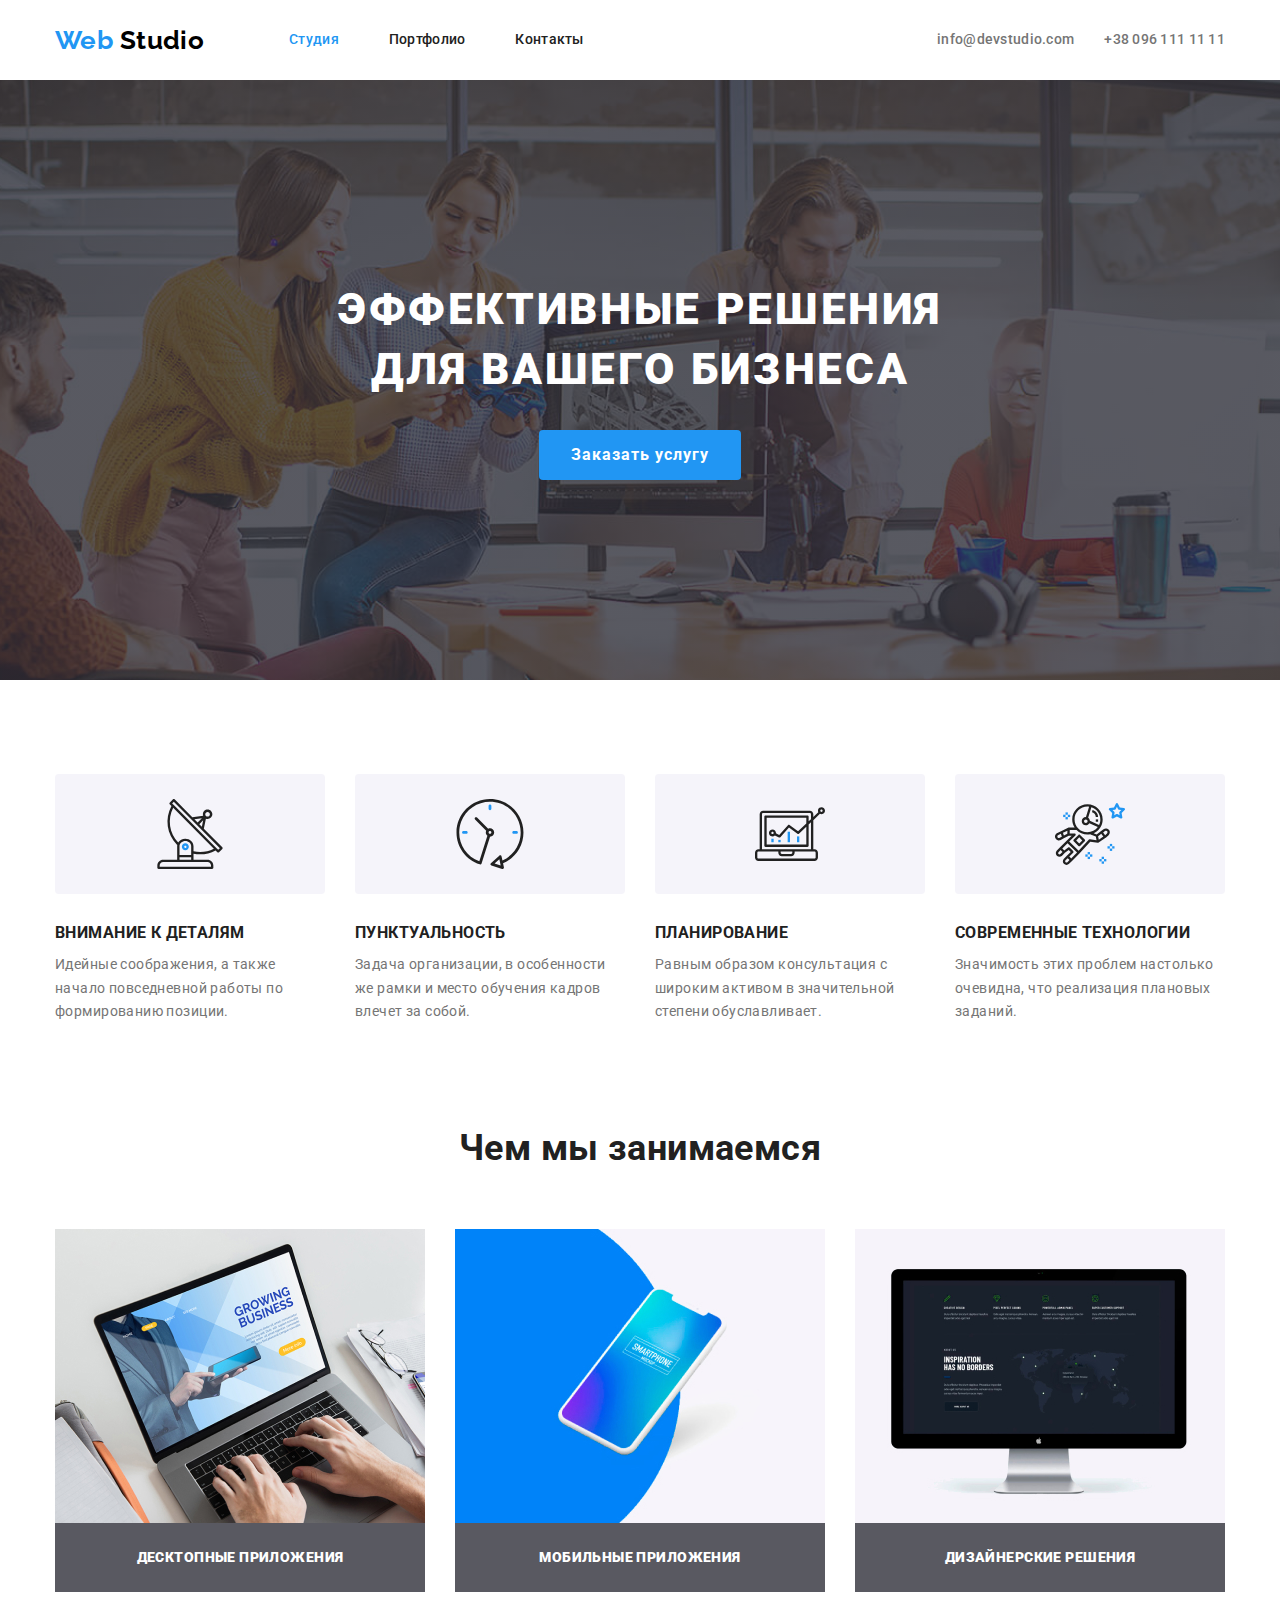
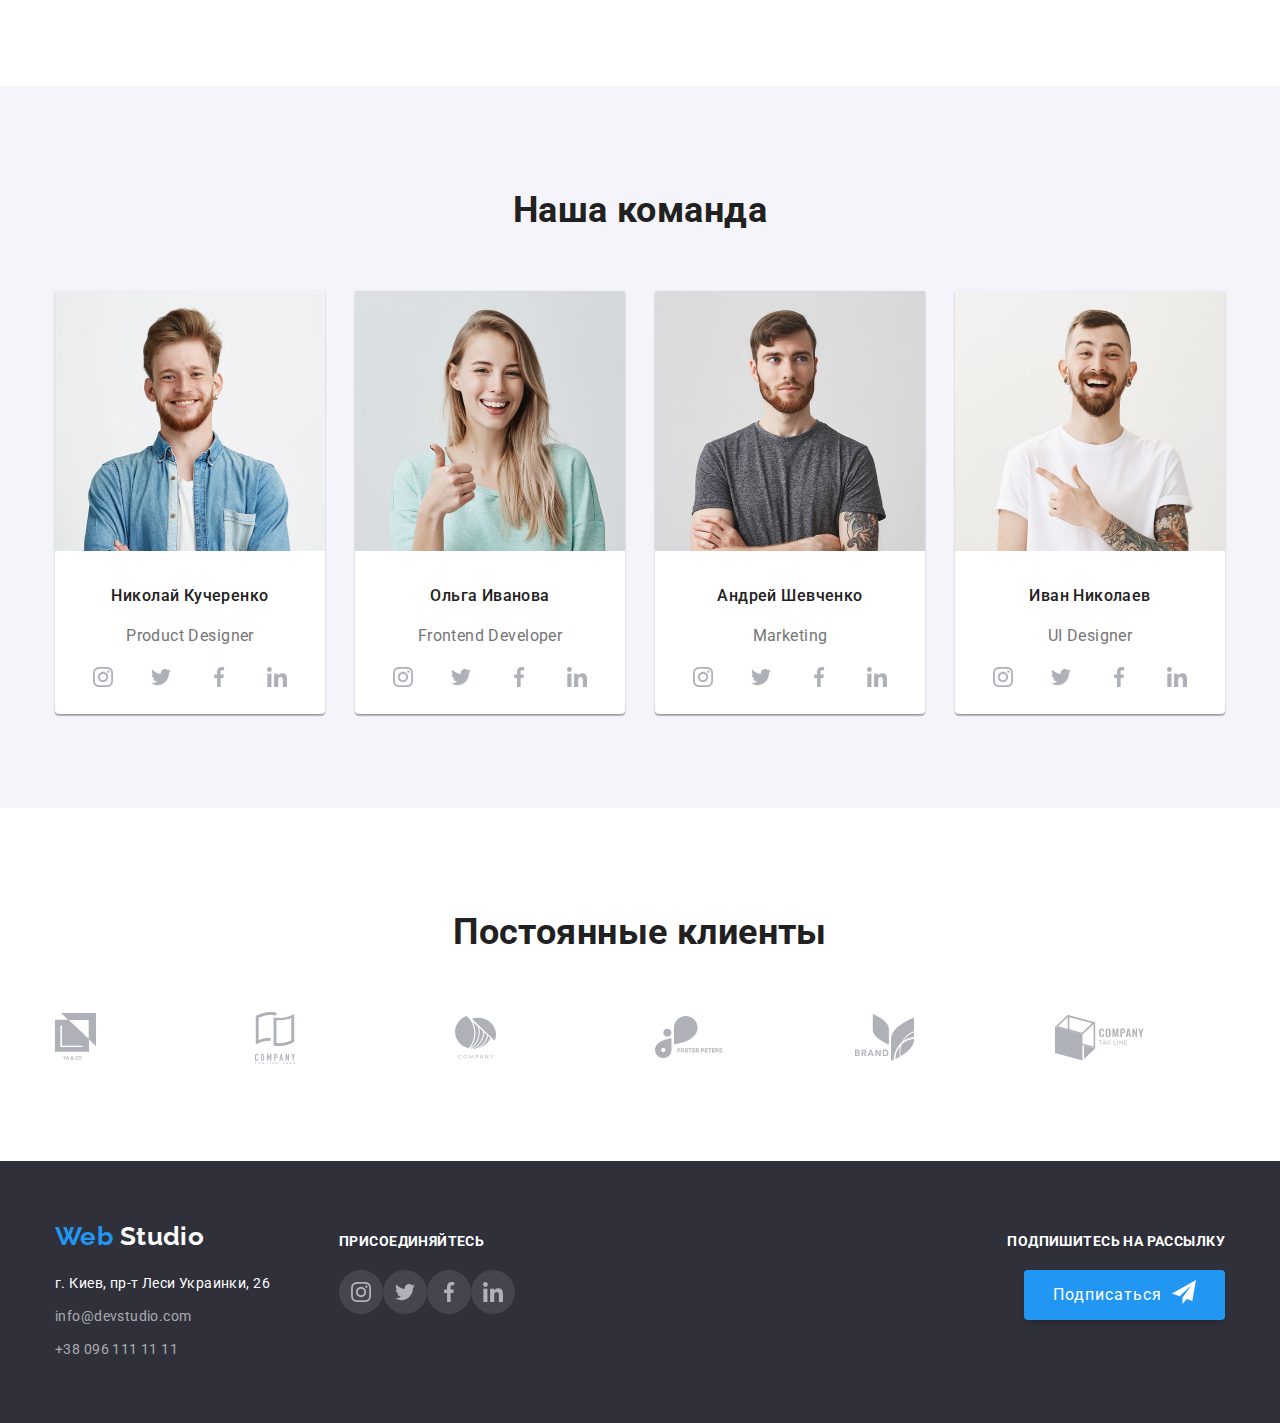
==== index.html @ 14b43a4a "Добавляет bg-image в секции Hero, Features, Footer; добавляет кнопку "Подписаться" в Footer" ====
<!DOCTYPE html>
<html lang="ru">
  <head>
    <meta charset="UTF-8" />
    <meta name="viewport" content="width=device-width, initial-scale=1.0" />
    <title>Веб студия</title>
    <link
      href="https://fonts.googleapis.com/css2?family=Raleway:wght@700&family=Roboto:wght@400;500;700;900&display=swap"
      rel="stylesheet"
    />
    <link
      rel="stylesheet"
      href="https://cdnjs.cloudflare.com/ajax/libs/modern-normalize/0.7.0/modern-normalize.min.css"
    />
    <link rel="stylesheet" href="./css/style.css" />
  </head>
  <body class="page">
    <!-- шапка сайта -->
    <header>
      <div class="container page-header">
        <nav class="main-nav">
          <a href="./index.html" class="logo" lang="en">
            <span class="logo-active">Web</span> Studio</a
          >
          <ul class="list site-nav">
            <li class="site-nav-item">
              <a href="./index.html" class="link current">Студия</a>
            </li>
            <li class="site-nav-item">
              <a href="./portfolio.html" class="link">Портфолио</a>
            </li>
            <li class="site-nav-item"><a href="" class="link">Контакты</a></li>
          </ul>
        </nav>
        <ul class="list authorization-nav">
          <li class="auth-nav-item">
            <address>
              <a href="mailto:info@devstudio.com" class="link"
                >info@devstudio.com</a
              >
            </address>
          </li>
          <li class="auth-nav-item">
            <address>
              <a href="tel:+380961111111" class="link">+38 096 111 11 11</a>
            </address>
          </li>
        </ul>
      </div>
    </header>
    <main>
      <!-- hero секция -->
      <section class="hero">
        <h1 class="hero-title">
          Эффективные решения <br />
          для вашего бизнеса
        </h1>
        <a href="" class="hero-button link">Заказать услугу</a>
      </section>
      <!-- особенности -->
      <section class="section features">
        <div class="container">
          <h2 hidden>Особенности</h2>
          <ul class="features-list list">
            <li class="features-list-item icon-antenna">
              <h3 class="title">Внимание к деталям</h3>
              <p class="text">
                Идейные соображения, а также начало повседневной работы по
                формированию позиции.
              </p>
            </li>
            <li class="features-list-item icon-clock">
              <h3 class="title">Пунктуальность</h3>
              <p class="text">
                Задача организации, в особенности же рамки и место обучения
                кадров влечет за собой.
              </p>
            </li>
            <li class="features-list-item icon-diagram">
              <h3 class="title">Планирование</h3>
              <p class="text">
                Равным образом консультация с широким активом в значительной
                степени обуславливает.
              </p>
            </li>
            <li class="features-list-item icon-astronaut">
              <h3 class="title">Современные технологии</h3>
              <p class="text">
                Значимость этих проблем настолько очевидна, что реализация
                плановых заданий.
              </p>
            </li>
          </ul>
        </div>
      </section>
      <!-- чем мы занимаемся -->
      <section class="section what-we-do">
        <div class="container">
          <h2 class="section-title">Чем мы занимаемся</h2>
          <ul class="list">
            <li class="item">
              <img
                src="./images/what-we-do/desktop.jpg"
                class="what-we-do-image"
                alt="ноутбук"
                width="370"
                height="294"
              />
              <p class="text"><b>Десктопные приложения</b></p>
            </li>
            <li class="item">
              <img
                src="./images/what-we-do/mobile.jpg"
                class="what-we-do-image"
                alt="смартфон"
                width="370"
                height="294"
              />
              <p class="text"><b>Мобильные приложения</b></p>
            </li>
            <li class="item">
              <img
                src="./images/what-we-do/design.jpg"
                class="what-we-do-image"
                alt="монитор с изображением на экране"
                width="370"
                height="294"
              />
              <p class="text"><b>Дизайнерские решения</b></p>
            </li>
          </ul>
        </div>
      </section>
      <!-- наша команда -->
      <section class="section our-team">
        <div class="container">
          <h2 class="section-title">Наша команда</h2>
          <ul class="list members">
            <li class="list-item">
              <img
                src="./images/our-team/teammates/teammate-1.jpg"
                class="member-photo"
                alt="участник команды"
                width="270"
                height="260"
              />
              <h3 class="title">Николай Кучеренко</h3>
              <p class="position" lang="en">Product Designer</p>
              <ul class="list social-link-list">
                <li>
                  <a href="" class="social-link" aria-label="иконка инстаграма">
                    <img
                      src="./images/our-team/social/instagram.svg"
                      alt="иконка инстаграма"
                  /></a>
                </li>
                <li>
                  <a href="" class="social-link" aria-label="иконка твиттера">
                    <img
                      src="./images/our-team/social/twitter.svg"
                      alt="иконка твиттера"
                  /></a>
                </li>
                <li>
                  <a href="" class="social-link" aria-label="иконка фейсбука">
                    <img
                      src="./images/our-team/social/facebook.svg"
                      alt="иконка фейсбука"
                  /></a>
                </li>
                <li>
                  <a href="" class="social-link" aria-label="иконка линкедина">
                    <img
                      src="./images/our-team/social/linkedin.svg"
                      alt="иконка линкедина"
                  /></a>
                </li>
              </ul>
            </li>
            <li class="list-item">
              <img
                src="./images/our-team/teammates/teammate-2.jpg"
                class="member-photo"
                alt="участник команды"
                width="270"
                height="260"
              />
              <h3 class="title">Ольга Иванова</h3>
              <p class="position" lang="en">Frontend Developer</p>
              <ul class="list social-link-list">
                <li>
                  <a href="" class="social-link" aria-label="иконка инстаграма">
                    <img
                      src="./images/our-team/social/instagram.svg"
                      alt="иконка инстаграма"
                  /></a>
                </li>
                <li>
                  <a href="" class="social-link" aria-label="иконка твиттера">
                    <img
                      src="./images/our-team/social/twitter.svg"
                      alt="иконка твиттера"
                  /></a>
                </li>
                <li>
                  <a href="" class="social-link" aria-label="иконка фейсбука">
                    <img
                      src="./images/our-team/social/facebook.svg"
                      alt="иконка фейсбука"
                  /></a>
                </li>
                <li>
                  <a href="" class="social-link" aria-label="иконка линкедина">
                    <img
                      src="./images/our-team/social/linkedin.svg"
                      alt="иконка линкедина"
                  /></a>
                </li>
              </ul>
            </li>
            <li class="list-item">
              <img
                src="./images/our-team/teammates/teammate-3.jpg"
                class="member-photo"
                alt="участник команды"
                width="270"
                height="260"
              />
              <h3 class="title">Андрей Шевченко</h3>
              <p class="position" lang="en">Marketing</p>
              <ul class="list social-link-list">
                <li>
                  <a href="" class="social-link" aria-label="иконка инстаграма">
                    <img
                      src="./images/our-team/social/instagram.svg"
                      alt="иконка инстаграма"
                  /></a>
                </li>
                <li>
                  <a href="" class="social-link" aria-label="иконка твиттера">
                    <img
                      src="./images/our-team/social/twitter.svg"
                      alt="иконка твиттера"
                  /></a>
                </li>
                <li>
                  <a href="" class="social-link" aria-label="иконка фейсбука">
                    <img
                      src="./images/our-team/social/facebook.svg"
                      alt="иконка фейсбука"
                  /></a>
                </li>
                <li>
                  <a href="" class="social-link" aria-label="иконка линкедина">
                    <img
                      src="./images/our-team/social/linkedin.svg"
                      alt="иконка линкедина"
                  /></a>
                </li>
              </ul>
            </li>
            <li class="list-item">
              <img
                src="./images/our-team/teammates/teammate-4.jpg"
                class="member-photo"
                alt="участник команды"
                width="270"
                height="260"
              />
              <h3 class="title">Иван Николаев</h3>
              <p class="position" lang="en">UI Designer</p>
              <ul class="list social-link-list">
                <li>
                  <a href="" class="social-link" aria-label="иконка инстаграма">
                    <img
                      src="./images/our-team/social/instagram.svg"
                      alt="иконка инстаграма"
                  /></a>
                </li>
                <li>
                  <a href="" class="social-link" aria-label="иконка твиттера">
                    <img
                      src="./images/our-team/social/twitter.svg"
                      alt="иконка твиттера"
                  /></a>
                </li>
                <li>
                  <a href="" class="social-link" aria-label="иконка фейсбука">
                    <img
                      src="./images/our-team/social/facebook.svg"
                      alt="иконка фейсбука"
                  /></a>
                </li>
                <li>
                  <a href="" class="social-link" aria-label="иконка линкедина">
                    <img
                      src="./images/our-team/social/linkedin.svg"
                      alt="иконка линкедина"
                  /></a>
                </li>
              </ul>
            </li>
          </ul>
        </div>
      </section>
      <!-- постоянные клиенты -->
      <section class="section">
        <div class="container">
          <h2 class="section-title">Постоянные клиенты</h2>
          <ul class="list clients-list">
            <li class="item">
              <a href="" class="clients-link"
                ><img
                  src="./images/clients/logo/logo-1.svg"
                  alt="логотип клиента"
              /></a>
            </li>
            <li class="item">
              <a href="" class="clients-link"
                ><img
                  src="./images/clients/logo/logo-2.svg"
                  alt="логотип клиента"
              /></a>
            </li>
            <li class="item">
              <a href="" class="clients-link"
                ><img
                  src="./images/clients/logo/logo-3.svg"
                  alt="логотип клиента"
              /></a>
            </li>
            <li class="item">
              <a href="" class="clients-link"
                ><img
                  src="./images/clients/logo/logo-4.svg"
                  alt="логотип клиента"
              /></a>
            </li>
            <li class="item">
              <a href="" class="clients-link"
                ><img
                  src="./images/clients/logo/logo-5.svg"
                  alt="логотип клиента"
              /></a>
            </li>
            <li class="item">
              <a href="" class="clients-link"
                ><img
                  src="./images/clients/logo/logo-6.svg"
                  alt="логотип клиента"
              /></a>
            </li>
          </ul>
        </div>
      </section>
    </main>
    <footer class="footer">
      <div class="container">
        <!-- подвал-адрес и контакты -->
        <h2 hidden>Адрес, контакты, обратная связь</h2>
        <div class="main-container">
          <div class="contacts-container">
            <a href="./index.html" class="logo" lang="en">
              <span class="logo-active">Web</span> Studio</a
            >
            <address>
              <ul class="list adress-links">
                <li class="footer-link-item">
                  <a
                    href="https://goo.gl/maps/h3NakL3rMjCTocCM8"
                    class="link map"
                    target="_blank"
                    >г. Киев, пр-т Леси Украинки, 26</a
                  >
                </li>
                <li class="footer-link-item">
                  <a href="mailto:info@devstudio.com" class="link"
                    >info@devstudio.com</a
                  >
                </li>
                <li class="footer-link-item">
                  <a href="tel:+380961111111" class="link">+38 096 111 11 11</a>
                </li>
              </ul>
            </address>
          </div>
          <div class="social-links-container">
            <b class="text">присоединяйтесь</b>
            <ul class="list social-link-list">
              <li>
                <a
                  href=""
                  class="social-link link-instagram"
                  aria-label="иконка инстаграма"
                ></a>
              </li>
              <li>
                <a
                  href=""
                  class="social-link link-twitter"
                  aria-label="иконка твиттера"
                ></a>
              </li>
              <li>
                <a
                  href=""
                  class="social-link link-facebook"
                  aria-label="иконка фейсбука"
                ></a>
              </li>
              <li>
                <a
                  href=""
                  class="social-link link-linkedin"
                  aria-label="иконка линкедина"
                ></a>
              </li>
            </ul>
          </div>
          <div class="subscribe-container">
            <b class="text">Подпишитесь на рассылку</b>
            <button class="subscribe-button" type="button">Подписаться</button>
          </div>
        </div>
      </div>
    </footer>
  </body>
</html>
---- css/style.css ----
/* цвет основного текста #212121 */
/* цвет вторичног текста #757575 */
/* цвет лого основной #000000 */
/*цвет лого дополнительный #2196F3 */
/* белый цвет #FFFFFF */
/* цвет e-mail и tel в футере rgba(255, 255, 255, 0.6); */
/* акцент #2196F3 */
/* основной цвет фона #FFFFFF */
/* цвет фона неактивной кнопки-ссылки в Hero background: #188CE8; */
/* цвет фона секции HERO rgba(47, 48, 58, 0.8); */
/* вторичный цвет фона #F5F4FA */
/* цвет фона подписей в разделе Чем мы занимаемся rgba(47, 48, 58, 0.8) */
/* цвет фона в футере #2F303A */
/* цвет рамки списка портфолио #EEEEEE */

/* шрифты
лого font-family: Raleway; font-weight: bold
навигация font-family: Roboto; font-weight: 500
заголовок Hero font-family: Roboto; font-weight: 900 (bold)
абзац в секции Особенности font-family: Roboto; font-weight: normal;
заголовки H2  font-family: Roboto; font-weight: bold;
абзацы в секции чем мы занимаемся  font-family: Roboto; font-weight: bold;
*/

/* outline: 2px solid tomato - поставить в каждый (блок), для удобства верстки */

/* в каждую ссылку, кнопку добавить атрибут arial-label */

:root {
  --primary-text-color: #757575;
  --secondary-text-color: #212121;
  --logo-color: #000000;
  --primary-accent-color: #2196f3;
  --additional-accent-color: #188ce8;
  --white-color: #ffffff;
  --footer-adress-color: rgba(255, 255, 255, 0.6);
  --hero-background-color: rgba(47, 48, 58, 0.8);
  --footer-social-links-background-color: rgba(255, 255, 255, 0.1);
  --secondary-background-color: #f5f4fa;
  --footer-background-color: #2f303a;
  --portfolio-list-hidden-color: rgba(33, 150, 243, 0.9);
  --portfolio-list-border-color: #eeeeee;
}

/* Стили для index.html */

.page {
  background-color: var(--white-color);
  color: var(--primary-text-color);

  font-family: "Roboto", sans-serif;
  letter-spacing: 0.03em;
  font-size: 14px;
}

.list {
  margin: 0;
  padding: 0;
  list-style: none;
}

.link,
.logo {
  font-style: normal;
  cursor: pointer;
}

.container {
  width: 1200px;
  padding-left: 15px;
  padding-right: 15px;
  margin-left: auto;
  margin-right: auto;
}

.section {
  padding-top: 94px;
  padding-bottom: 94px;
}

/* Header section */
.page-header {
  display: flex;
  align-items: center;
}

.main-nav {
  display: flex;
  align-items: center;
}
.main-nav .logo {
  margin-right: 85px;
}

/* logo */
.logo {
  color: var(--logo-color);
  font-family: "Raleway", sans-serif;
  font-weight: 700;
  font-size: 26px;
  line-height: 1.19;
  text-decoration: none;
}

.logo-active {
  color: var(--primary-accent-color);
}

/* site-navigation */
.site-nav {
  display: flex;
}

.site-nav-item:not(:last-child) {
  margin-right: 50px;
}

.site-nav .link {
  display: block;
  padding-top: 32px;
  padding-bottom: 32px;

  color: var(--secondary-text-color);
  font-weight: 500;
  line-height: 1.14;
  letter-spacing: 0.02em;
  text-decoration: none;
}

.site-nav .link:hover,
.site-nav .link:focus,
.authorization-nav .link:hover,
.authorization-nav .link:focus {
  color: var(--primary-accent-color);
}

.site-nav .link.current {
  color: var(--primary-accent-color);
}

.authorization-nav {
  display: flex;
  margin-left: auto;
}
.auth-nav-item + .auth-nav-item {
  margin-left: 30px;
}

.authorization-nav .link {
  display: block;
  padding-top: 32px;
  padding-bottom: 32px;
  color: var(--primary-text-color);
  font-weight: 500;
  line-height: 1.14;
  letter-spacing: 0.02em;
  text-decoration: none;
}

/* Hero section */
.hero {
  max-width: 1600px;
  min-height: 600px;
  margin-left: auto;
  margin-right: auto;
  padding-top: 200px;
  background-image: linear-gradient(
      to right,
      var(--hero-background-color),
      var(--hero-background-color)
    ),
    url(../images/hero/hero-bg-image.jpg);
  background-repeat: no-repeat;
  background-position: center;
  background-size: cover;
  background-color: var(--hero-background-color);

  text-align: center;
}

.hero-title {
  margin-top: 0;
  margin-bottom: 30px;

  color: var(--white-color);
  font-weight: 900;
  font-size: 44px;
  line-height: 1.36;
  text-align: center;
  letter-spacing: 0.06em;
  text-transform: uppercase;
}

.hero-button {
  display: inline-block;
  border-radius: 4px;
  padding: 10px 32px;
  min-width: 200px;

  background-color: var(--primary-accent-color);
  color: var(--white-color);
  font-weight: 700;
  font-size: 16px;
  line-height: 1.87;
  text-align: center;
  letter-spacing: 0.06em;
  text-decoration: none;
}

.hero-button:hover,
.hero-button:focus {
  background-color: var(--additional-accent-color);
  box-shadow: 0px 4px 4px rgba(0, 0, 0, 0.15);
  border-radius: 4px;
}

/* Section */
.section-title {
  margin-top: 0;
  margin-bottom: 50px;

  color: var(--secondary-text-color);
  font-size: 36px;
  line-height: 1.67;
  text-align: center;
}

/* Features section */
.section.features {
  padding-bottom: 0;
}

.features-list {
  display: flex;
  flex-wrap: wrap;
}

.features-list-item {
  width: calc((100% - 90px) / 4);
  margin-right: 30px;
}

.features-list-item:last-child {
  margin-right: 0;
}

.features-list-item::before {
  content: "";
  display: block;
  height: 120px;
  margin-bottom: 30px;
  background-color: var(--secondary-background-color);
  border-radius: 4px;
  background-size: 70px 70px;
  background-repeat: no-repeat;
  background-position: center;
}

.features-list-item.icon-antenna::before {
  background-image: url(../images/features/antenna.svg);
}

.features-list-item.icon-clock::before {
  background-image: url(../images/features/clock.svg);
}

.features-list-item.icon-diagram::before {
  background-image: url(../images/features/diagram.svg);
}

.features-list-item.icon-astronaut::before {
  background-image: url(../images/features/astronaut.svg);
}

.features-list .title {
  margin-top: 0;
  margin-bottom: 10px;
  padding: 0;

  color: var(--secondary-text-color);
  font-weight: 700;
  line-height: 1.14;
  text-transform: uppercase;
}

.features-list .text {
  margin-top: 0;
  margin-bottom: 0;

  line-height: 1.71;
}

/* What we do sectionn */
.what-we-do .list {
  display: flex;
  justify-content: space-between;
}

.what-we-do .section-title {
  margin-top: 0;
  margin-bottom: 50px;
}

.what-we-do-image {
  display: block;
}

.what-we-do .text {
  margin-top: 0;
  margin-bottom: 0;
  padding-top: 27px;
  padding-bottom: 27px;
  color: var(--white-color);
  background-color: var(--hero-background-color);
  font-weight: 700;
  line-height: 1.14;
  text-align: center;
  text-transform: uppercase;
}

/* Our team section */

.our-team .members {
  display: flex;
  /* justify-content: space-between; */
}

.our-team {
  background-color: var(--secondary-background-color);
}

.our-team .member-photo {
  display: block;
  margin-bottom: 30px;
}

.our-team .title {
  margin-top: 0;
  margin-bottom: 10px;

  color: var(--secondary-text-color);
  font-weight: 500;
  font-size: 16px;
  line-height: 1.88;
  text-align: center;
}

.our-team .list-item {
  width: calc((100% - 60px) / 3);
  padding-bottom: 24px;

  background-color: var(--white-color);
  box-shadow: 0px 2px 1px rgba(0, 0, 0, 0.2), 0px 1px 1px rgba(0, 0, 0, 0.14),
    0px 1px 3px rgba(0, 0, 0, 0.12);
  border-radius: 0px 0px 4px 4px;
}

.our-team .list-item:not(:last-child) {
  margin-right: 30px;
}

.our-team .position {
  margin-top: 0;
  margin-bottom: 16px;

  font-size: 16px;
  line-height: 1.88;
  text-align: center;
}

.social-link-list {
  display: flex;
  justify-content: space-evenly;
}

.social-link {
  display: block;
}

.social-link:hover,
.social-link:focus {
  background-color: var(--primary-accent-color);
}

/* Clients section */

.clients-list {
  display: flex;
  align-items: center;
}

.section .clients-link {
  display: block;
  width: 170px;
}

.clients-list .item:not(:last-child) {
  margin-right: 30px;
}

.section .clients-link:hover,
.section .clients-link:focus {
  background-color: var(--primary-accent-color);
}

/* Footer */
.footer {
  padding-top: 60px;
  padding-bottom: 61px;
  background-color: var(--footer-background-color);
}

.main-container {
  display: flex;
}

.contacts-container {
  margin-right: 69px;
}

.social-links-container {
  padding-top: 12px;
  padding-bottom: 40px;
}

.subscribe-container {
  padding-top: 12px;
  padding-bottom: 35px;
  margin-left: auto;
}

.footer .logo {
  display: inline-block;
  margin-bottom: 20px;

  color: var(--white-color);
}
.adress-links .link {
  display: inline-block;
  color: var(--footer-adress-color);
  line-height: 1.71;
  text-decoration: none;
}

.footer-link-item:not(:last-child) {
  margin-bottom: 9px;
}

.adress-links .link:hover,
.adress-links .link:focus {
  color: var(--primary-accent-color);
}

.adress-links .map {
  color: var(--white-color);
  line-height: 1.71;
  text-decoration: none;
}

.footer .text {
  display: inline-block;
  margin-bottom: 20px;
  color: var(--white-color);
  font-weight: 700;
  line-height: 1.14;
  text-transform: uppercase;
}

.footer .social-link {
  display: inline-block;
  width: 44px;
  height: 44px;
  border-radius: 50%;
  background-size: 20px 20px;
  background-repeat: no-repeat;
  background-position: center;
  background-color: var(--footer-social-links-background-color);
  color: var(--white-color);
}

/* задать svg белый цыет в fill */

.footer .link-instagram {
  background-image: url(../images/our-team/social/instagram.svg);
}

.footer .link-twitter {
  background-image: url(../images/our-team/social/twitter.svg);
}

.footer .link-facebook {
  background-image: url(../images/our-team/social/facebook.svg);
}

.footer .link-linkedin {
  background-image: url(../images/our-team/social/linkedin.svg);
}

.footer .social-link:hover,
.footer .social-link:focus {
  background-color: var(--primary-accent-color);
}

.footer .subscribe-button {
  display: flex;
  margin-left: auto;
  padding: 10px 29px;
  background: var(--primary-accent-color);
  box-shadow: 0px 4px 4px rgba(0, 0, 0, 0.15);
  border-radius: 4px;
  border-width: 0px;

  font-weight: 700px;
  color: var(--white-color);
  font-size: 16px;
  line-height: 1.87;
  text-align: center;
  letter-spacing: 0.06em;
  cursor: pointer;
}

.subscribe-button::after {
  content: "";
  display: inline-block;
  width: 24px;
  height: 24px;
  margin-left: 10px;
  background-image: url(../images/our-team/social/telegram.svg);
  background-size: contain;
  align-items: center;
}

.subscribe-button:hover,
.subscribe-button:focus {
  background-color: var(--additional-accent-color);
}

/* Стили для portfolio.html */

.portfolio-section {
  padding-top: 93px;
}

.button-list {
  display: flex;
  margin-bottom: 50px;
  justify-content: center;
}

.button-list .button-item:not(:last-child) {
  margin-right: 8px;
}

.button {
  display: block;
  padding: 6px 22px;
  border-radius: 4px;
  border-width: 0px;

  color: var(--secondary-text-color);
  background-color: var(--secondary-background-color);
  font-weight: 500;
  font-size: 16px;
  line-height: 1.62;
  text-align: center;
  text-decoration: none;
  cursor: pointer;
}

.button:hover,
.button:focus {
  color: var(--white-color);
  background-color: var(--primary-accent-color);
  box-shadow: 0px 2px 2px rgba(0, 0, 0, 0.12), 0px 1px 2px rgba(0, 0, 0, 0.08),
    0px 3px 1px rgba(0, 0, 0, 0.1);
}

/* Перечень проектов */
.portfolio {
  display: flex;
  flex-wrap: wrap;
}

.portfolio-list-item {
  width: calc((100% - 60px) / 3);
  margin-right: 30px;
  margin-bottom: 30px;
}

.portfolio-list-item:nth-child(3n) {
  margin-right: 0;
}

.portfolio-list-item:nth-last-child(-n + 3) {
  margin-bottom: 0;
}

/* Альтернатива 1

.portfolio-list-item {
  width: 370px;
  margin-right: 30px;
  margin-bottom: 30px;
}

.portfolio-list-item:nth-child(3n) {
  margin-right: 0;
}

.portfolio-list-item:nth-last-child(-n + 3) {
  margin-bottom: 0;
} */

/* Альтернатива 2

.portfolio-list-item:not(:nth-child(3n)) {
  margin-right: 30px;
}

.portfolio-list-item:not(:nth-last-child(-n + 3)) {
  margin-bottom: 30px;
} */

/* рамка сдвигает изображение
.portfolio-list-item {
  border: 1px solid var(--portfolio-list-border-color);
} в <li> портфолио */

.portfolio .link {
  text-decoration: none;
  display: block;
}

.portfolio .link:hover,
.portfolio .link:focus {
  box-shadow: 1px 4px 6px rgba(0, 0, 0, 0.16), 0px 4px 4px rgba(0, 0, 0, 0.06),
    0px 1px 1px rgba(0, 0, 0, 0.12);
}

.portfolio-project-image {
  display: block;
}

.portfolio-project-content {
  padding-top: 20px;
  padding-right: 24px;
  padding-bottom: 20px;
  padding-left: 24px;
  border-bottom: 1px solid var(--portfolio-list-border-color);
  border-left: 1px solid var(--portfolio-list-border-color);
  border-right: 1px solid var(--portfolio-list-border-color);
}

.portfolio .title {
  margin-top: 0;
  margin-bottom: 4px;
  color: var(--secondary-text-color);
  font-weight: 700;
  font-size: 18px;
  line-height: 2;
  letter-spacing: 0.06em;
}

.portfolio .text {
  margin-top: 0;
  margin-bottom: 0;
  color: var(--primary-text-color);
  font-size: 16px;
  line-height: 1.87;
}

.portfolio .text-hidden {
  margin-top: 0;
  margin-bottom: 0;
  color: var(--white-color);
  background-color: var(--portfolio-list-hidden-color);
  font-size: 18px;
  line-height: 1.56;
}
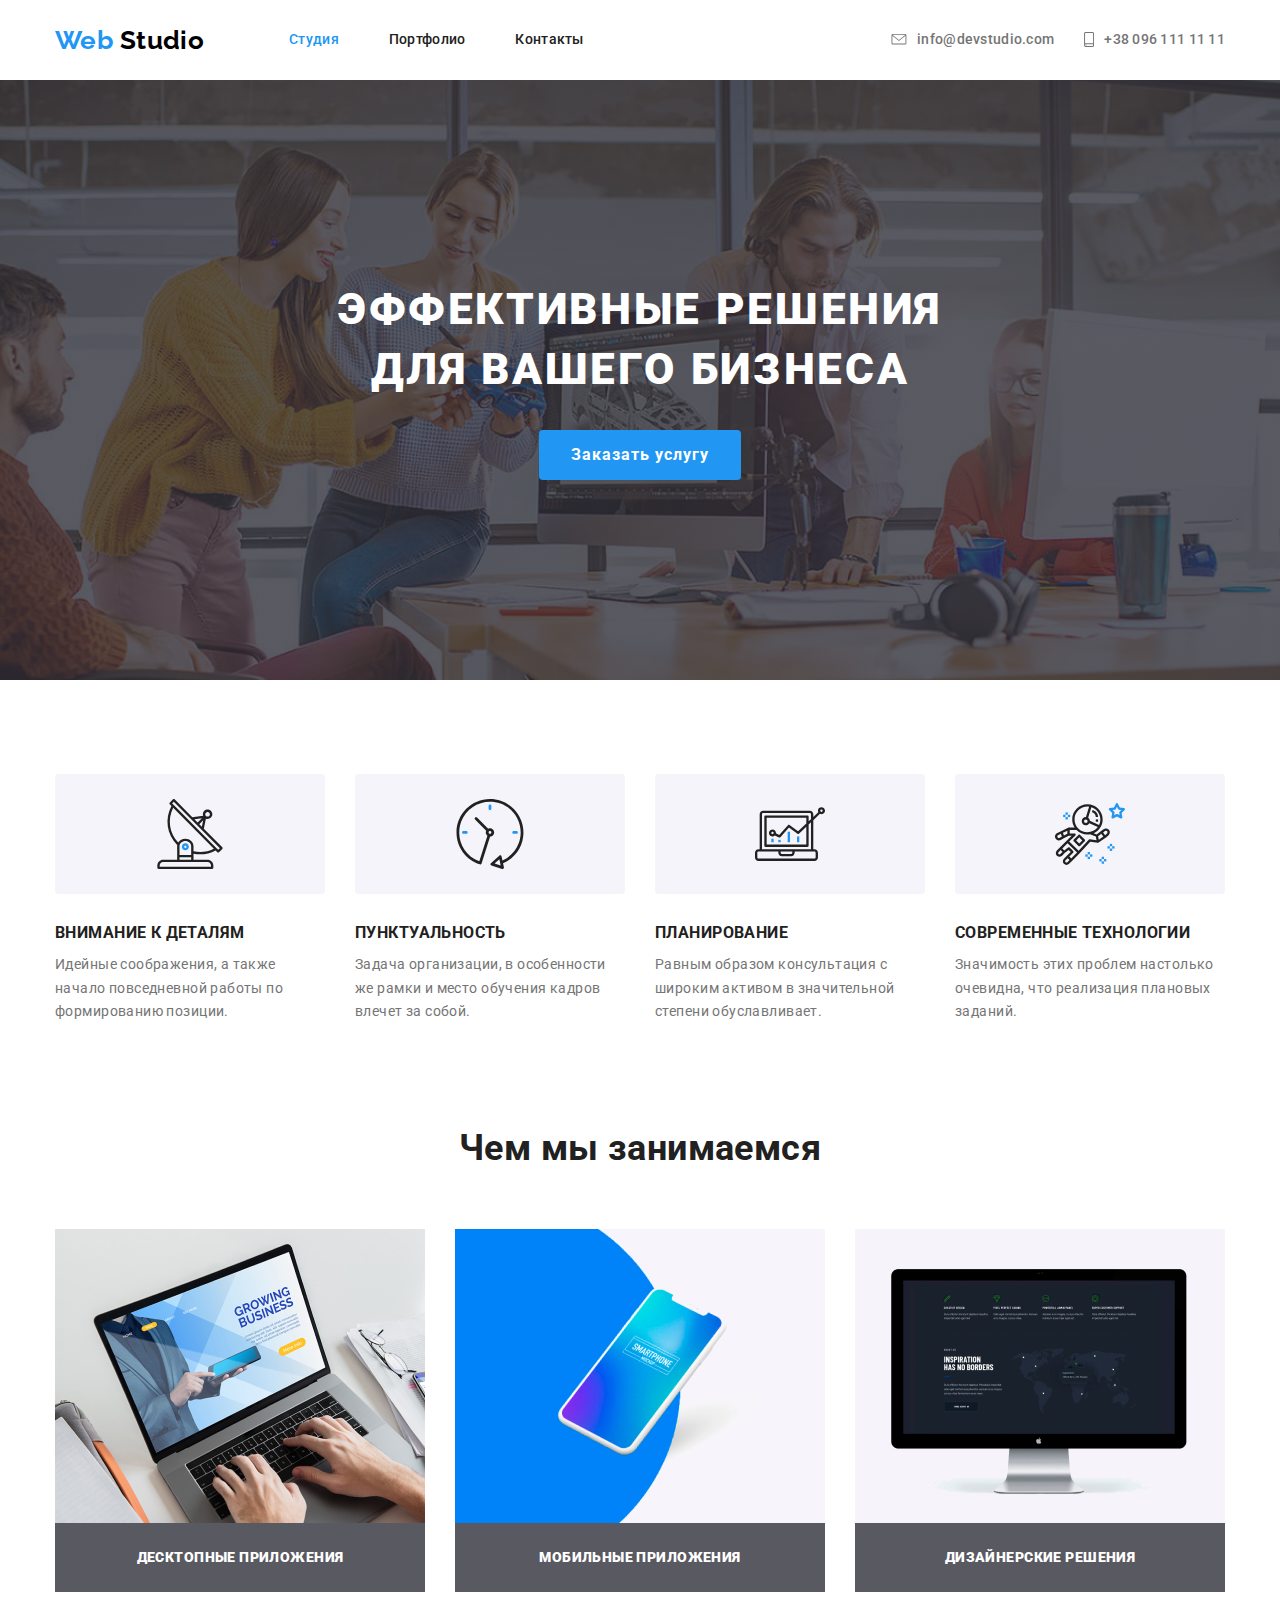
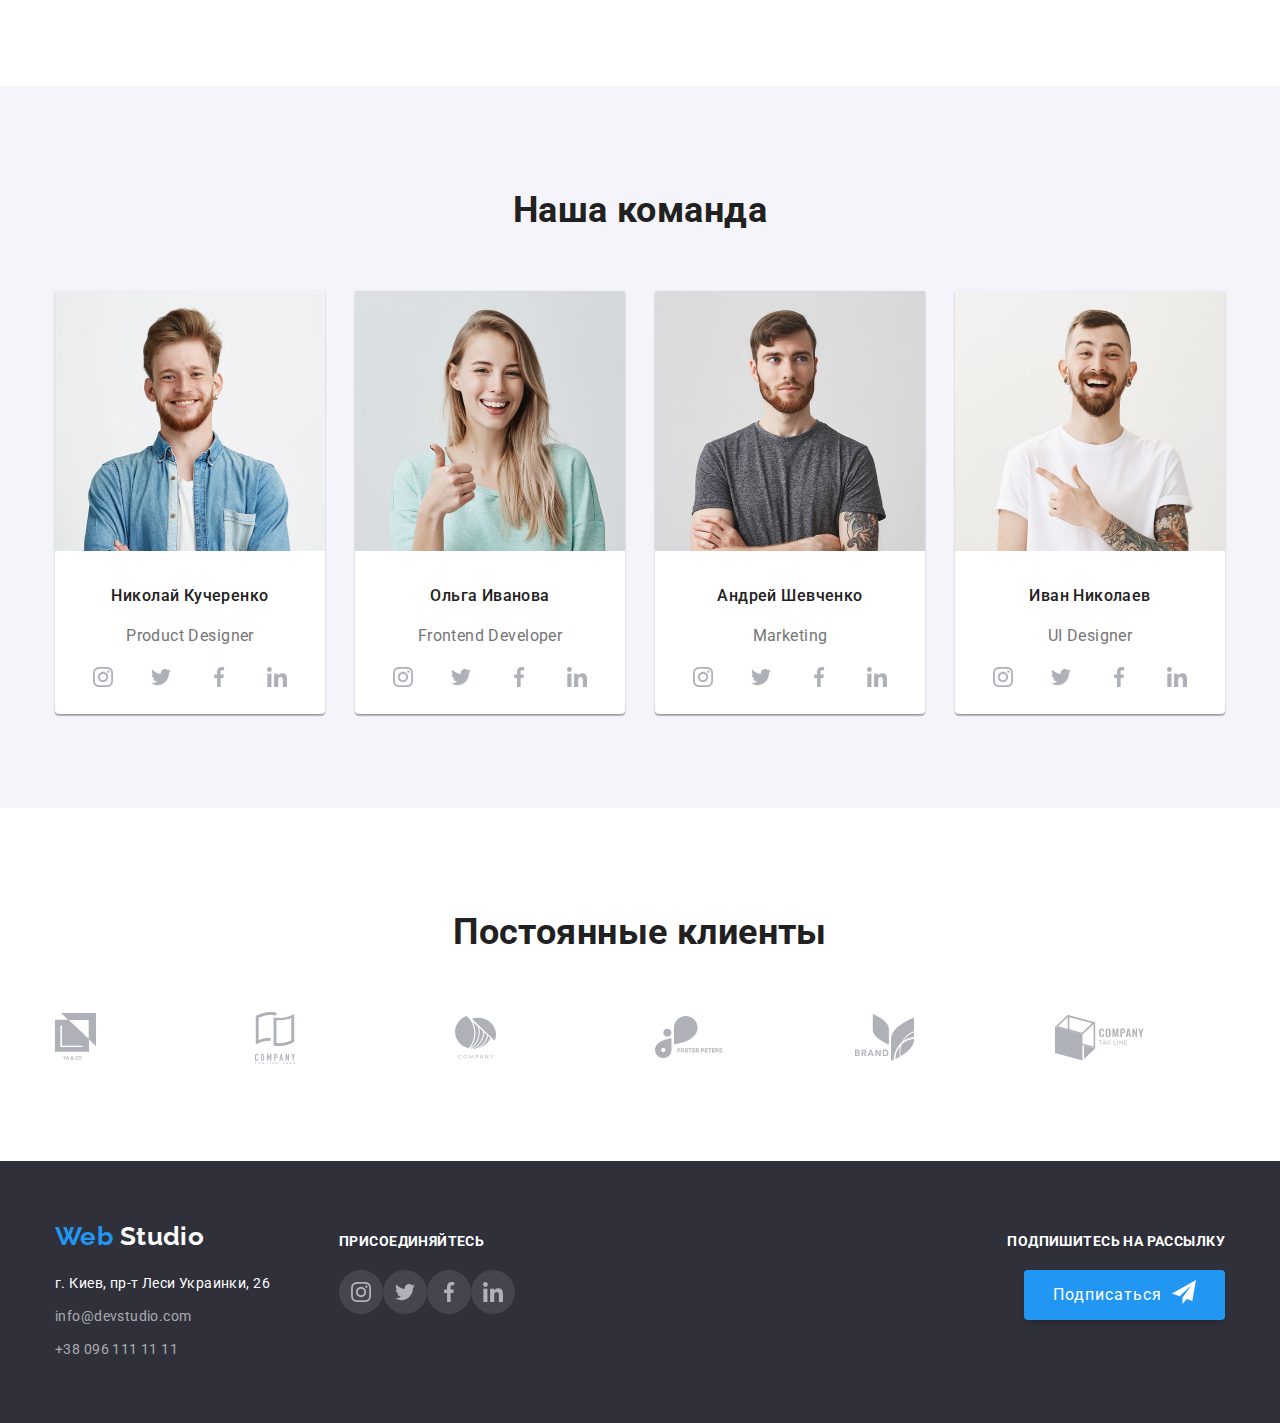
==== commit 809352d2: "Добавляет иконки конверта и смартфона на авторизационные ссылки в header" ====
--- a/index.html
+++ b/index.html
@@ -35,14 +35,22 @@
         <ul class="list authorization-nav">
           <li class="auth-nav-item">
             <address>
-              <a href="mailto:info@devstudio.com" class="link"
-                >info@devstudio.com</a
+              <a href="mailto:info@devstudio.com" class="link">
+                <svg class="auth-nav-link-icon" width="16px" ; height="11.2px">
+                  <use href="./images/sprite.svg#icon-envelope"></use>
+                </svg>
+                info@devstudio.com</a
               >
             </address>
           </li>
           <li class="auth-nav-item">
             <address>
-              <a href="tel:+380961111111" class="link">+38 096 111 11 11</a>
+              <a href="tel:+380961111111" class="link">
+                <svg class="auth-nav-link-icon" width="10px" ; height="15px">
+                  <use href="./images/sprite.svg#icon-smartphone"></use>
+                </svg>
+                +38 096 111 11 11</a
+              >
             </address>
           </li>
         </ul>
--- a/css/style.css
+++ b/css/style.css
@@ -24,7 +24,8 @@
 
 /* outline: 2px solid tomato - поставить в каждый (блок), для удобства верстки */
 
-/* в каждую ссылку, кнопку добавить атрибут arial-label */
+/* в каждую ссылку, кнопку добавить атрибут arial-label 
+оптимизировать все изображения*/
 
 :root {
   --primary-text-color: #757575;
@@ -147,7 +148,8 @@
 }
 
 .authorization-nav .link {
-  display: block;
+  display: flex;
+  align-items: center;
   padding-top: 32px;
   padding-bottom: 32px;
   color: var(--primary-text-color);
@@ -155,6 +157,17 @@
   line-height: 1.14;
   letter-spacing: 0.02em;
   text-decoration: none;
+}
+
+.auth-nav-link-icon {
+  margin-right: 10px;
+
+  --color3: var(--primary-text-color);
+}
+
+.authorization-nav .link:hover .auth-nav-link-icon,
+.authorization-nav .link:focus .auth-nav-link-icon {
+  --color3: var(--primary-accent-color);
 }
 
 /* Hero section */
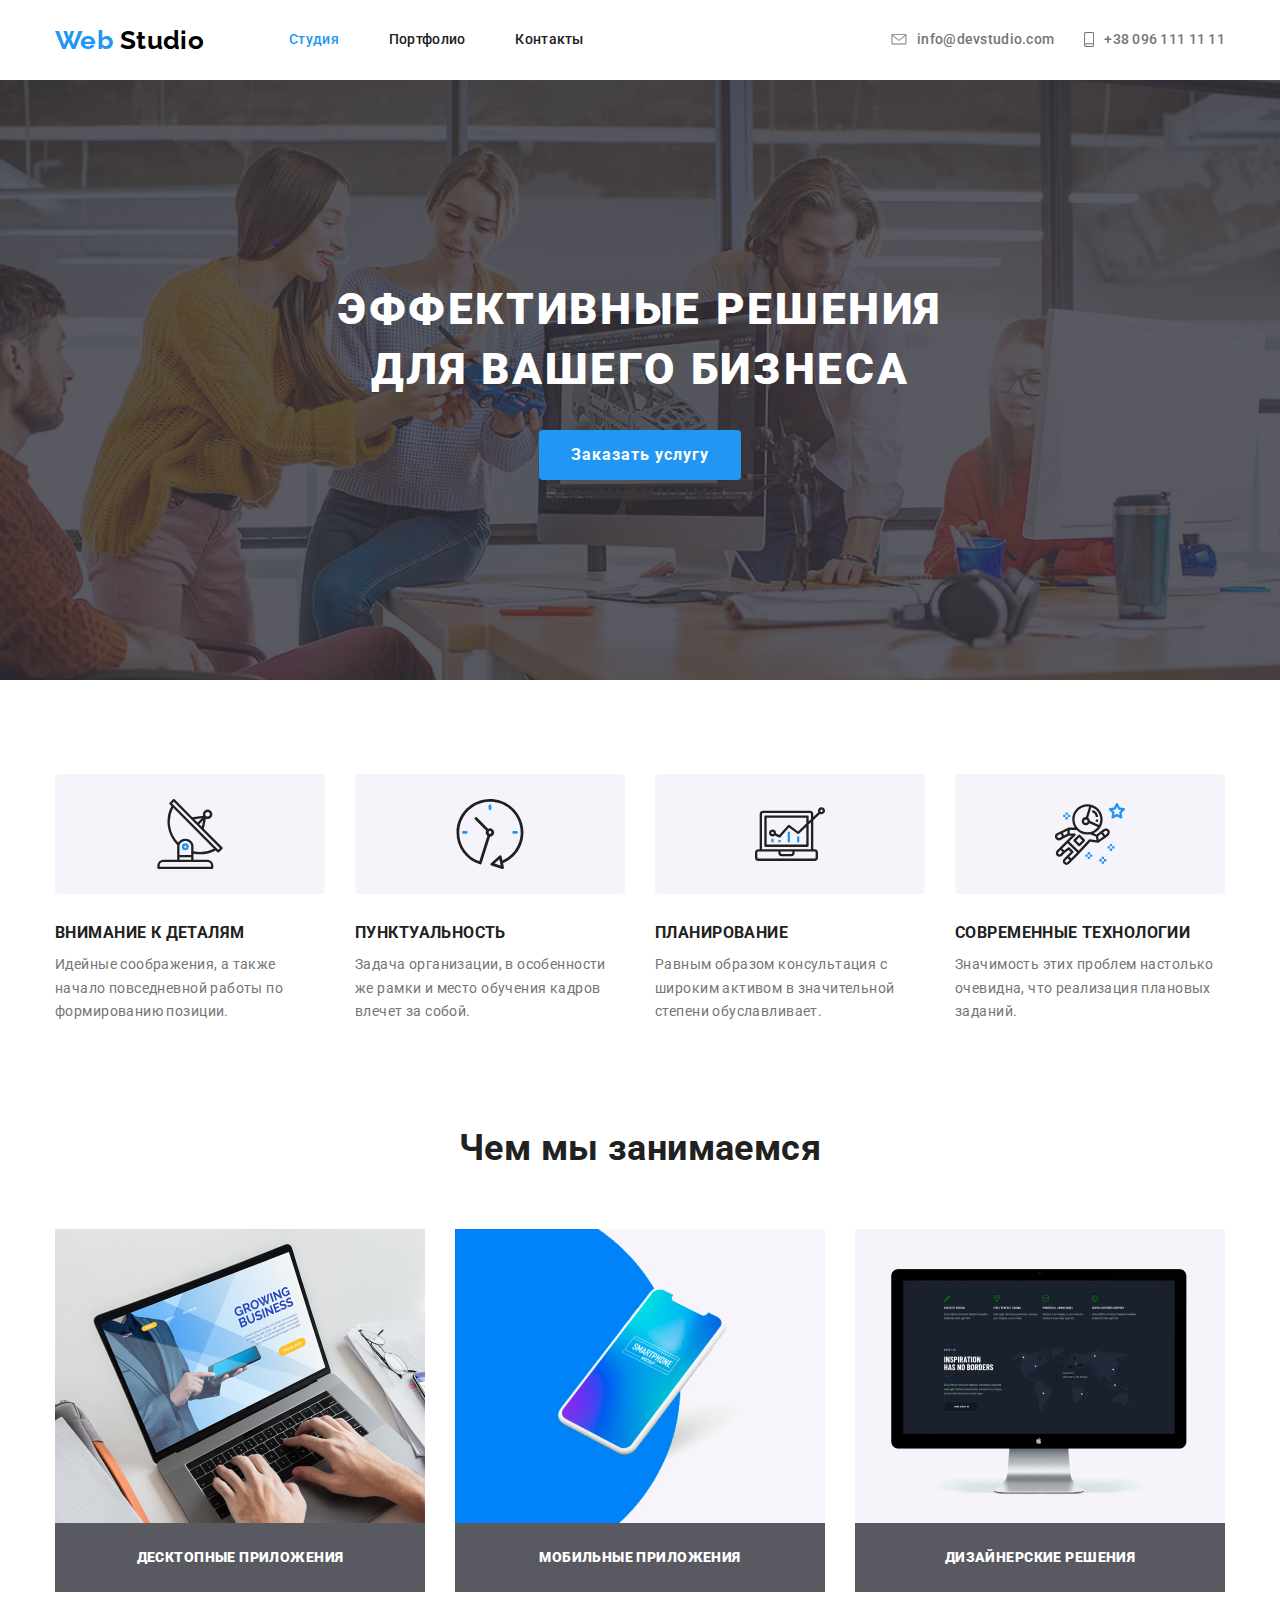
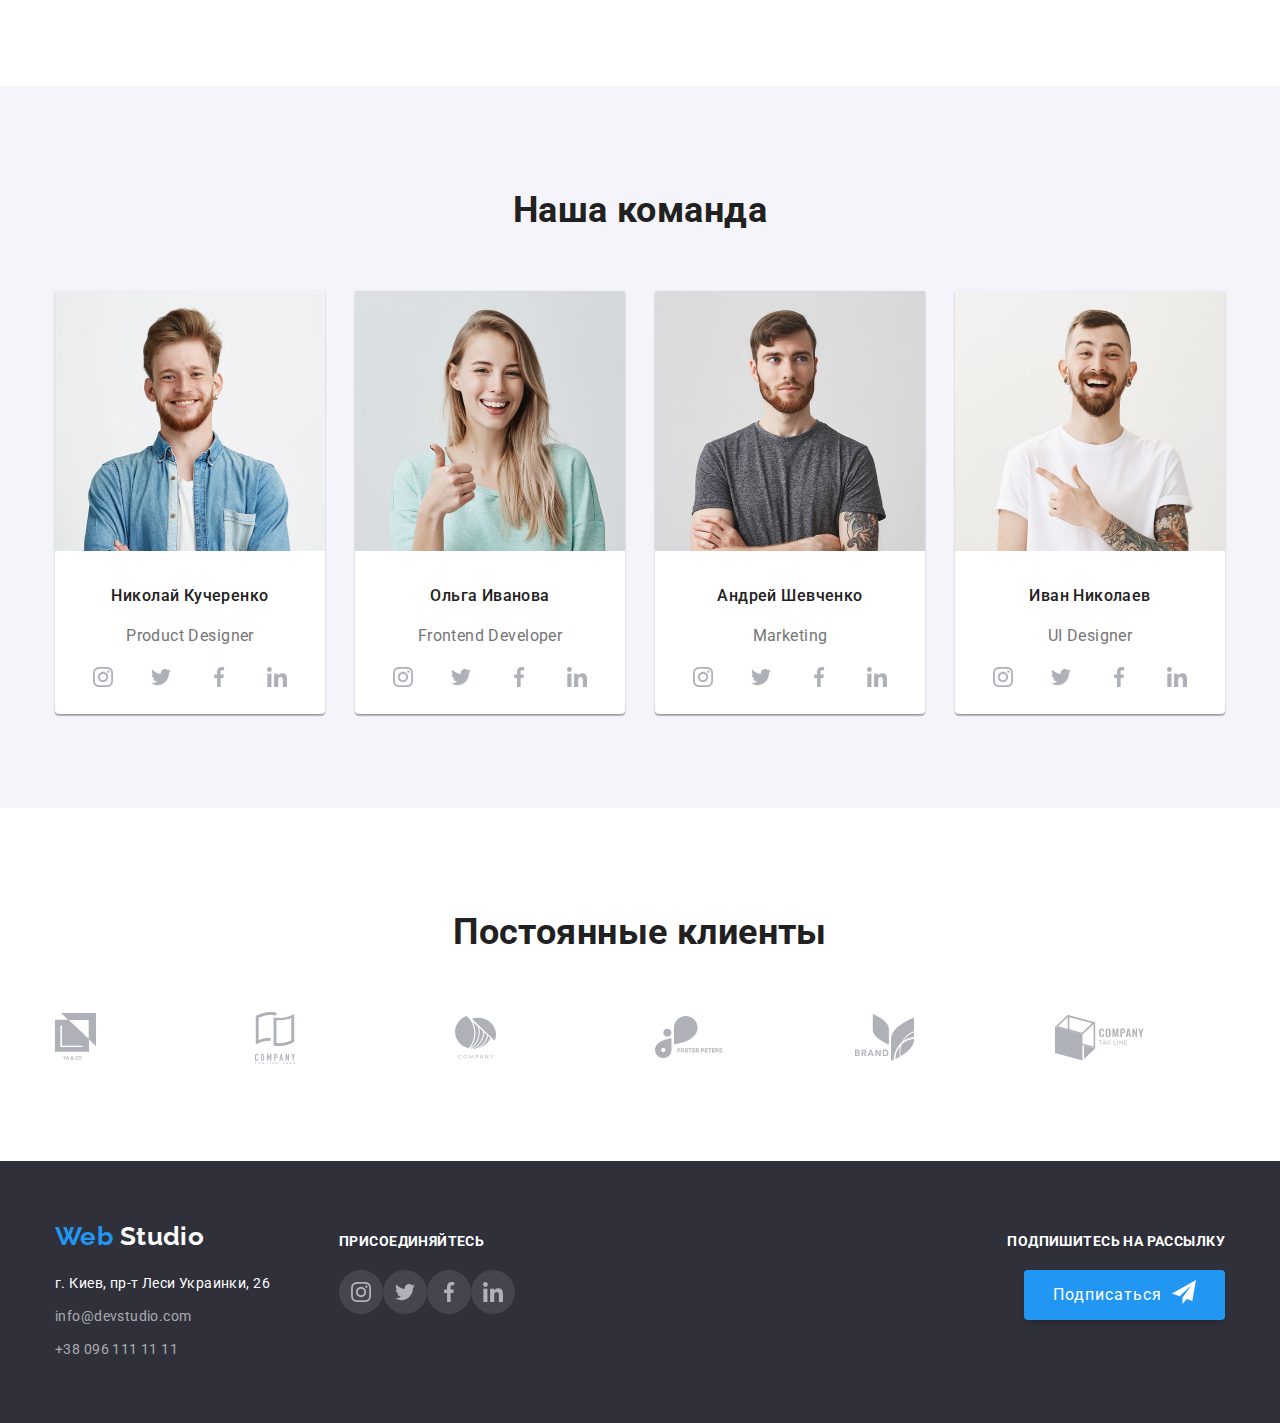
==== commit b295c418: "Добавляет иконки svg в список Features" ====
--- a/index.html
+++ b/index.html
@@ -70,28 +70,48 @@
         <div class="container">
           <h2 hidden>Особенности</h2>
           <ul class="features-list list">
-            <li class="features-list-item icon-antenna">
+            <li class="features-list-item">
+              <div class="fetures-icon-container">
+                <svg class="features-icon">
+                  <use href="./images/sprite.svg#icon-antenna"></use>
+                </svg>
+              </div>
               <h3 class="title">Внимание к деталям</h3>
               <p class="text">
                 Идейные соображения, а также начало повседневной работы по
                 формированию позиции.
               </p>
             </li>
-            <li class="features-list-item icon-clock">
+            <li class="features-list-item">
+              <div class="fetures-icon-container">
+                <svg class="features-icon">
+                  <use href="./images/sprite.svg#icon-clock"></use>
+                </svg>
+              </div>
               <h3 class="title">Пунктуальность</h3>
               <p class="text">
                 Задача организации, в особенности же рамки и место обучения
                 кадров влечет за собой.
               </p>
             </li>
-            <li class="features-list-item icon-diagram">
+            <li class="features-list-item">
+              <div class="fetures-icon-container">
+                <svg class="features-icon">
+                  <use href="./images/sprite.svg#icon-diagram"></use>
+                </svg>
+              </div>
               <h3 class="title">Планирование</h3>
               <p class="text">
                 Равным образом консультация с широким активом в значительной
                 степени обуславливает.
               </p>
             </li>
-            <li class="features-list-item icon-astronaut">
+            <li class="features-list-item">
+              <div class="fetures-icon-container">
+                <svg class="features-icon">
+                  <use href="./images/sprite.svg#icon-astronaut"></use>
+                </svg>
+              </div>
               <h3 class="title">Современные технологии</h3>
               <p class="text">
                 Значимость этих проблем настолько очевидна, что реализация
--- a/css/style.css
+++ b/css/style.css
@@ -257,32 +257,19 @@
   margin-right: 0;
 }
 
-.features-list-item::before {
-  content: "";
-  display: block;
+.fetures-icon-container {
+  display: flex;
+  align-items: center;
+  justify-content: center;
   height: 120px;
   margin-bottom: 30px;
   background-color: var(--secondary-background-color);
   border-radius: 4px;
-  background-size: 70px 70px;
-  background-repeat: no-repeat;
-  background-position: center;
-}
-
-.features-list-item.icon-antenna::before {
-  background-image: url(../images/features/antenna.svg);
-}
-
-.features-list-item.icon-clock::before {
-  background-image: url(../images/features/clock.svg);
-}
-
-.features-list-item.icon-diagram::before {
-  background-image: url(../images/features/diagram.svg);
-}
-
-.features-list-item.icon-astronaut::before {
-  background-image: url(../images/features/astronaut.svg);
+}
+
+.features-icon {
+  width: 70px;
+  height: 70px;
 }
 
 .features-list .title {
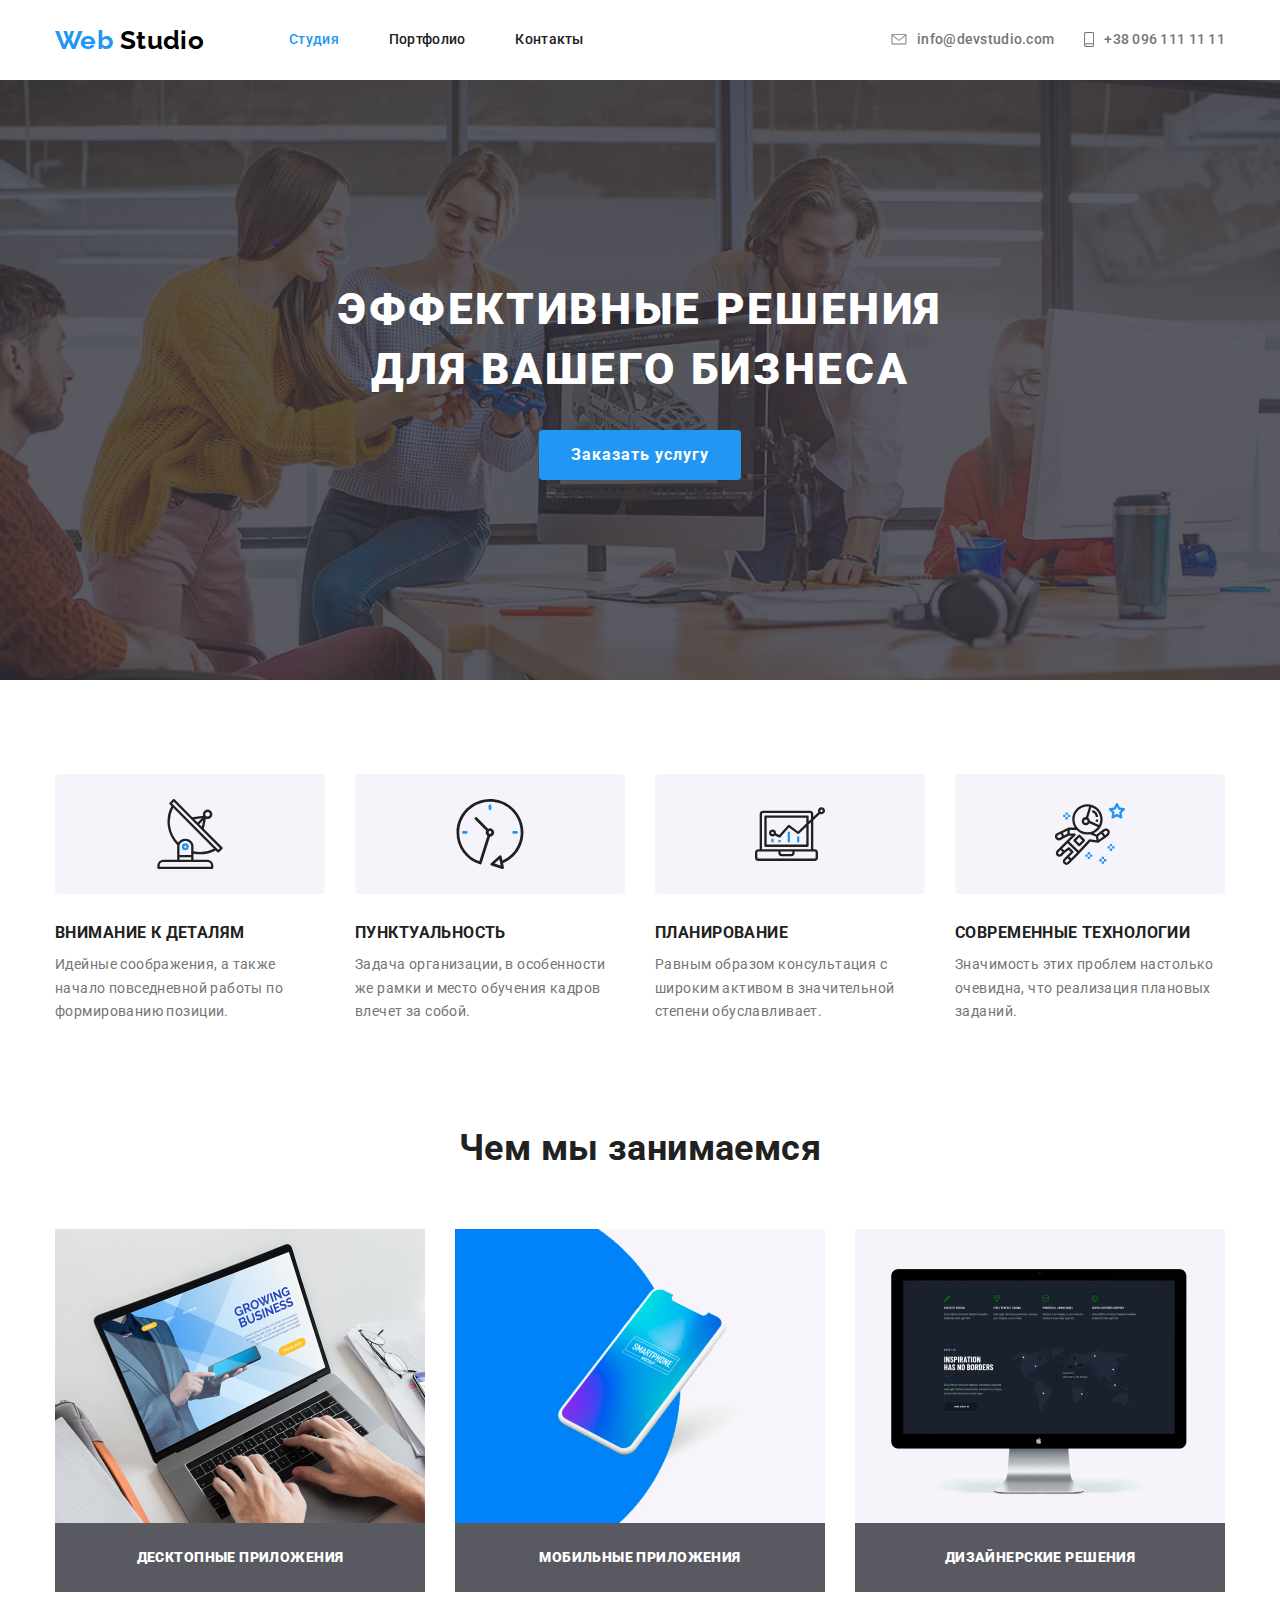
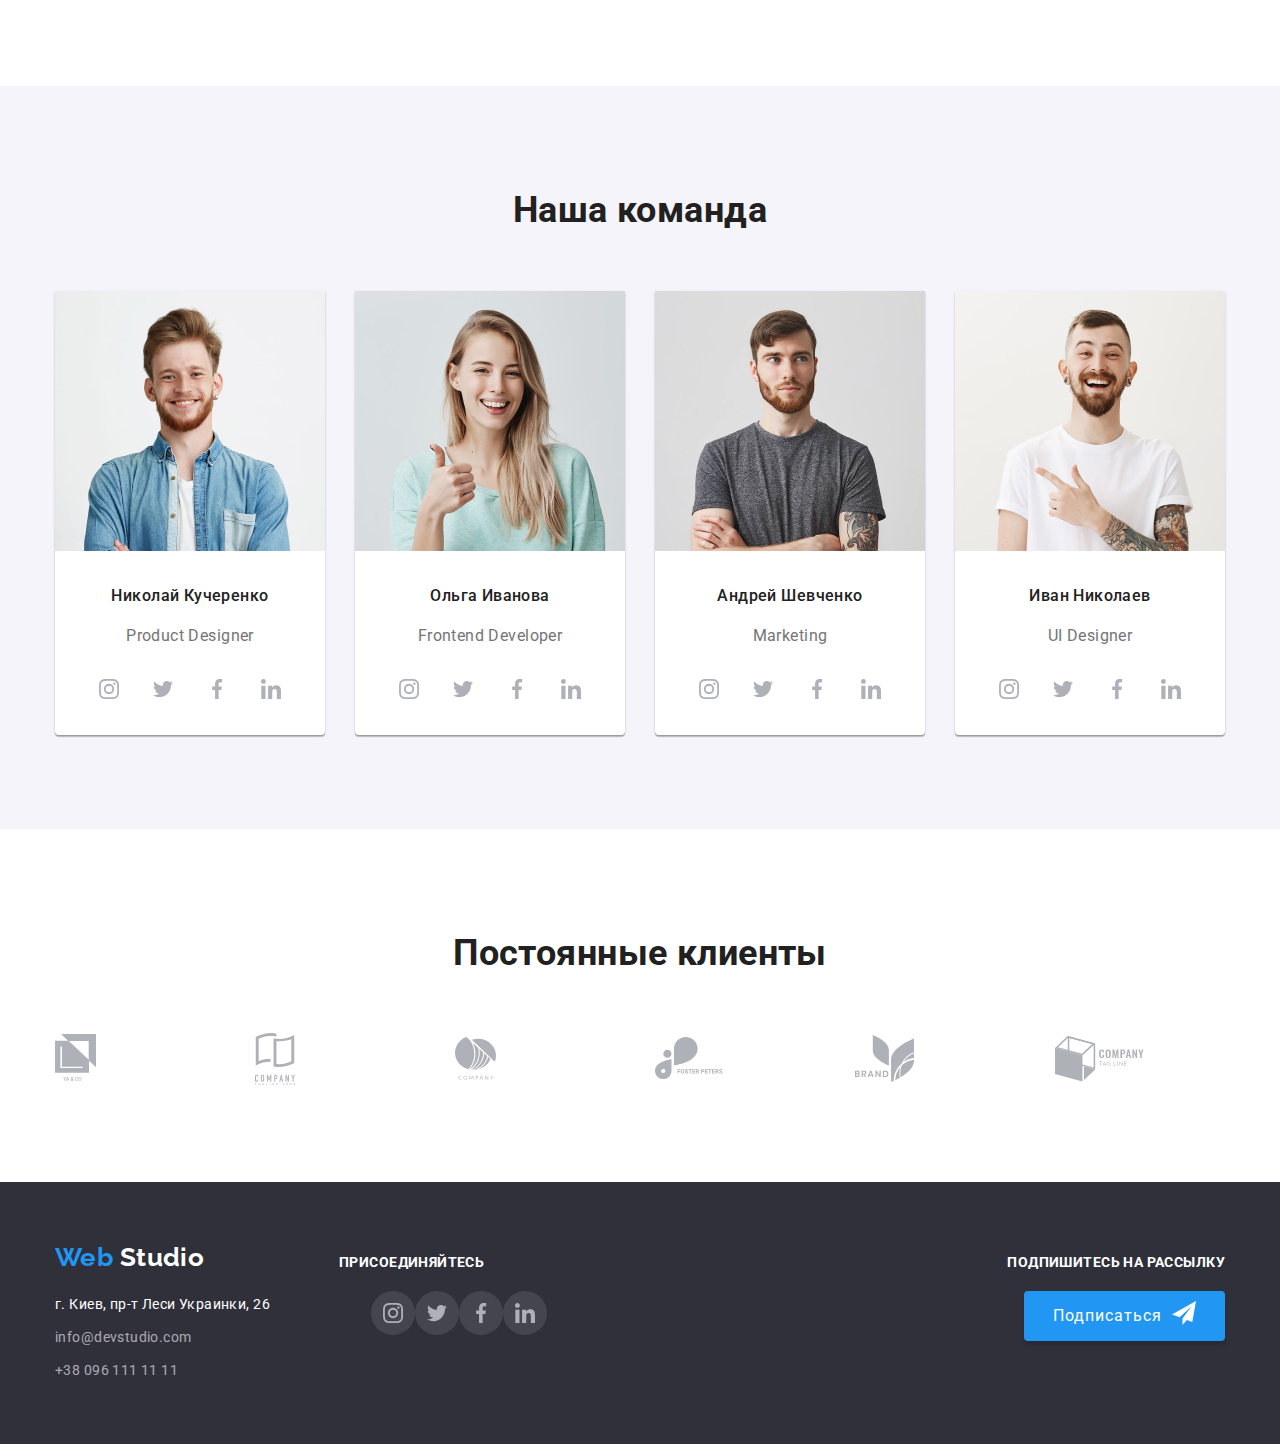
==== commit f41dbd7f: "Добавляет иконки соцсетей в карточке Our Team, ховер и фокус на ссылки" ====
--- a/index.html
+++ b/index.html
@@ -36,7 +36,7 @@
           <li class="auth-nav-item">
             <address>
               <a href="mailto:info@devstudio.com" class="link">
-                <svg class="auth-nav-link-icon" width="16px" ; height="11.2px">
+                <svg class="auth-nav-link-icon" width="16px" height="11.2px">
                   <use href="./images/sprite.svg#icon-envelope"></use>
                 </svg>
                 info@devstudio.com</a
@@ -46,7 +46,7 @@
           <li class="auth-nav-item">
             <address>
               <a href="tel:+380961111111" class="link">
-                <svg class="auth-nav-link-icon" width="10px" ; height="15px">
+                <svg class="auth-nav-link-icon" width="10px" height="15px">
                   <use href="./images/sprite.svg#icon-smartphone"></use>
                 </svg>
                 +38 096 111 11 11</a
@@ -177,31 +177,28 @@
               <ul class="list social-link-list">
                 <li>
                   <a href="" class="social-link" aria-label="иконка инстаграма">
-                    <img
-                      src="./images/our-team/social/instagram.svg"
-                      alt="иконка инстаграма"
-                  /></a>
+                    <svg class="social-link-icon">
+                      <use href="./images/sprite.svg#icon-instagram"></use>
+                    </svg>
+                  </a>
                 </li>
                 <li>
                   <a href="" class="social-link" aria-label="иконка твиттера">
-                    <img
-                      src="./images/our-team/social/twitter.svg"
-                      alt="иконка твиттера"
-                  /></a>
+                    <svg class="social-link-icon">
+                      <use href="./images/sprite.svg#icon-twitter"></use></svg
+                  ></a>
                 </li>
                 <li>
                   <a href="" class="social-link" aria-label="иконка фейсбука">
-                    <img
-                      src="./images/our-team/social/facebook.svg"
-                      alt="иконка фейсбука"
-                  /></a>
+                    <svg class="social-link-icon">
+                      <use href="./images/sprite.svg#icon-facebook"></use></svg
+                  ></a>
                 </li>
                 <li>
                   <a href="" class="social-link" aria-label="иконка линкедина">
-                    <img
-                      src="./images/our-team/social/linkedin.svg"
-                      alt="иконка линкедина"
-                  /></a>
+                    <svg class="social-link-icon">
+                      <use href="./images/sprite.svg#icon-linkedin"></use></svg
+                  ></a>
                 </li>
               </ul>
             </li>
@@ -218,31 +215,28 @@
               <ul class="list social-link-list">
                 <li>
                   <a href="" class="social-link" aria-label="иконка инстаграма">
-                    <img
-                      src="./images/our-team/social/instagram.svg"
-                      alt="иконка инстаграма"
-                  /></a>
+                    <svg class="social-link-icon">
+                      <use href="./images/sprite.svg#icon-instagram"></use>
+                    </svg>
+                  </a>
                 </li>
                 <li>
                   <a href="" class="social-link" aria-label="иконка твиттера">
-                    <img
-                      src="./images/our-team/social/twitter.svg"
-                      alt="иконка твиттера"
-                  /></a>
+                    <svg class="social-link-icon">
+                      <use href="./images/sprite.svg#icon-twitter"></use></svg
+                  ></a>
                 </li>
                 <li>
                   <a href="" class="social-link" aria-label="иконка фейсбука">
-                    <img
-                      src="./images/our-team/social/facebook.svg"
-                      alt="иконка фейсбука"
-                  /></a>
+                    <svg class="social-link-icon">
+                      <use href="./images/sprite.svg#icon-facebook"></use></svg
+                  ></a>
                 </li>
                 <li>
                   <a href="" class="social-link" aria-label="иконка линкедина">
-                    <img
-                      src="./images/our-team/social/linkedin.svg"
-                      alt="иконка линкедина"
-                  /></a>
+                    <svg class="social-link-icon">
+                      <use href="./images/sprite.svg#icon-linkedin"></use></svg
+                  ></a>
                 </li>
               </ul>
             </li>
@@ -259,31 +253,28 @@
               <ul class="list social-link-list">
                 <li>
                   <a href="" class="social-link" aria-label="иконка инстаграма">
-                    <img
-                      src="./images/our-team/social/instagram.svg"
-                      alt="иконка инстаграма"
-                  /></a>
+                    <svg class="social-link-icon">
+                      <use href="./images/sprite.svg#icon-instagram"></use>
+                    </svg>
+                  </a>
                 </li>
                 <li>
                   <a href="" class="social-link" aria-label="иконка твиттера">
-                    <img
-                      src="./images/our-team/social/twitter.svg"
-                      alt="иконка твиттера"
-                  /></a>
+                    <svg class="social-link-icon">
+                      <use href="./images/sprite.svg#icon-twitter"></use></svg
+                  ></a>
                 </li>
                 <li>
                   <a href="" class="social-link" aria-label="иконка фейсбука">
-                    <img
-                      src="./images/our-team/social/facebook.svg"
-                      alt="иконка фейсбука"
-                  /></a>
+                    <svg class="social-link-icon">
+                      <use href="./images/sprite.svg#icon-facebook"></use></svg
+                  ></a>
                 </li>
                 <li>
                   <a href="" class="social-link" aria-label="иконка линкедина">
-                    <img
-                      src="./images/our-team/social/linkedin.svg"
-                      alt="иконка линкедина"
-                  /></a>
+                    <svg class="social-link-icon">
+                      <use href="./images/sprite.svg#icon-linkedin"></use></svg
+                  ></a>
                 </li>
               </ul>
             </li>
@@ -300,31 +291,28 @@
               <ul class="list social-link-list">
                 <li>
                   <a href="" class="social-link" aria-label="иконка инстаграма">
-                    <img
-                      src="./images/our-team/social/instagram.svg"
-                      alt="иконка инстаграма"
-                  /></a>
+                    <svg class="social-link-icon">
+                      <use href="./images/sprite.svg#icon-instagram"></use>
+                    </svg>
+                  </a>
                 </li>
                 <li>
                   <a href="" class="social-link" aria-label="иконка твиттера">
-                    <img
-                      src="./images/our-team/social/twitter.svg"
-                      alt="иконка твиттера"
-                  /></a>
+                    <svg class="social-link-icon">
+                      <use href="./images/sprite.svg#icon-twitter"></use></svg
+                  ></a>
                 </li>
                 <li>
                   <a href="" class="social-link" aria-label="иконка фейсбука">
-                    <img
-                      src="./images/our-team/social/facebook.svg"
-                      alt="иконка фейсбука"
-                  /></a>
+                    <svg class="social-link-icon">
+                      <use href="./images/sprite.svg#icon-facebook"></use></svg
+                  ></a>
                 </li>
                 <li>
                   <a href="" class="social-link" aria-label="иконка линкедина">
-                    <img
-                      src="./images/our-team/social/linkedin.svg"
-                      alt="иконка линкедина"
-                  /></a>
+                    <svg class="social-link-icon">
+                      <use href="./images/sprite.svg#icon-linkedin"></use></svg
+                  ></a>
                 </li>
               </ul>
             </li>
--- a/css/style.css
+++ b/css/style.css
@@ -12,6 +12,7 @@
 /* цвет фона подписей в разделе Чем мы занимаемся rgba(47, 48, 58, 0.8) */
 /* цвет фона в футере #2F303A */
 /* цвет рамки списка портфолио #EEEEEE */
+/* цвет иконок соцсетей в каточках our team #AFB1B8 */
 
 /* шрифты
 лого font-family: Raleway; font-weight: bold
@@ -41,6 +42,7 @@
   --footer-background-color: #2f303a;
   --portfolio-list-hidden-color: rgba(33, 150, 243, 0.9);
   --portfolio-list-border-color: #eeeeee;
+  --our-team-social-links-basic-color: #afb1b8;
 }
 
 /* Стили для index.html */
@@ -370,16 +372,34 @@
 
 .social-link-list {
   display: flex;
-  justify-content: space-evenly;
+  justify-content: space-between;
+  margin-right: 32px;
+  margin-left: 32px;
 }
 
 .social-link {
-  display: block;
+  display: inline-flex;
+  align-items: center;
+  justify-content: center;
+  width: 44px;
+  height: 44px;
+  border-radius: 50%;
+}
+
+.social-link-icon {
+  width: 20px;
+  height: 20px;
+  --color4: var(--our-team-social-links-basic-color);
 }
 
 .social-link:hover,
 .social-link:focus {
   background-color: var(--primary-accent-color);
+}
+
+.social-link:hover .social-link-icon,
+.social-link:focus .social-link-icon {
+  --color4: var(--white-color);
 }
 
 /* Clients section */
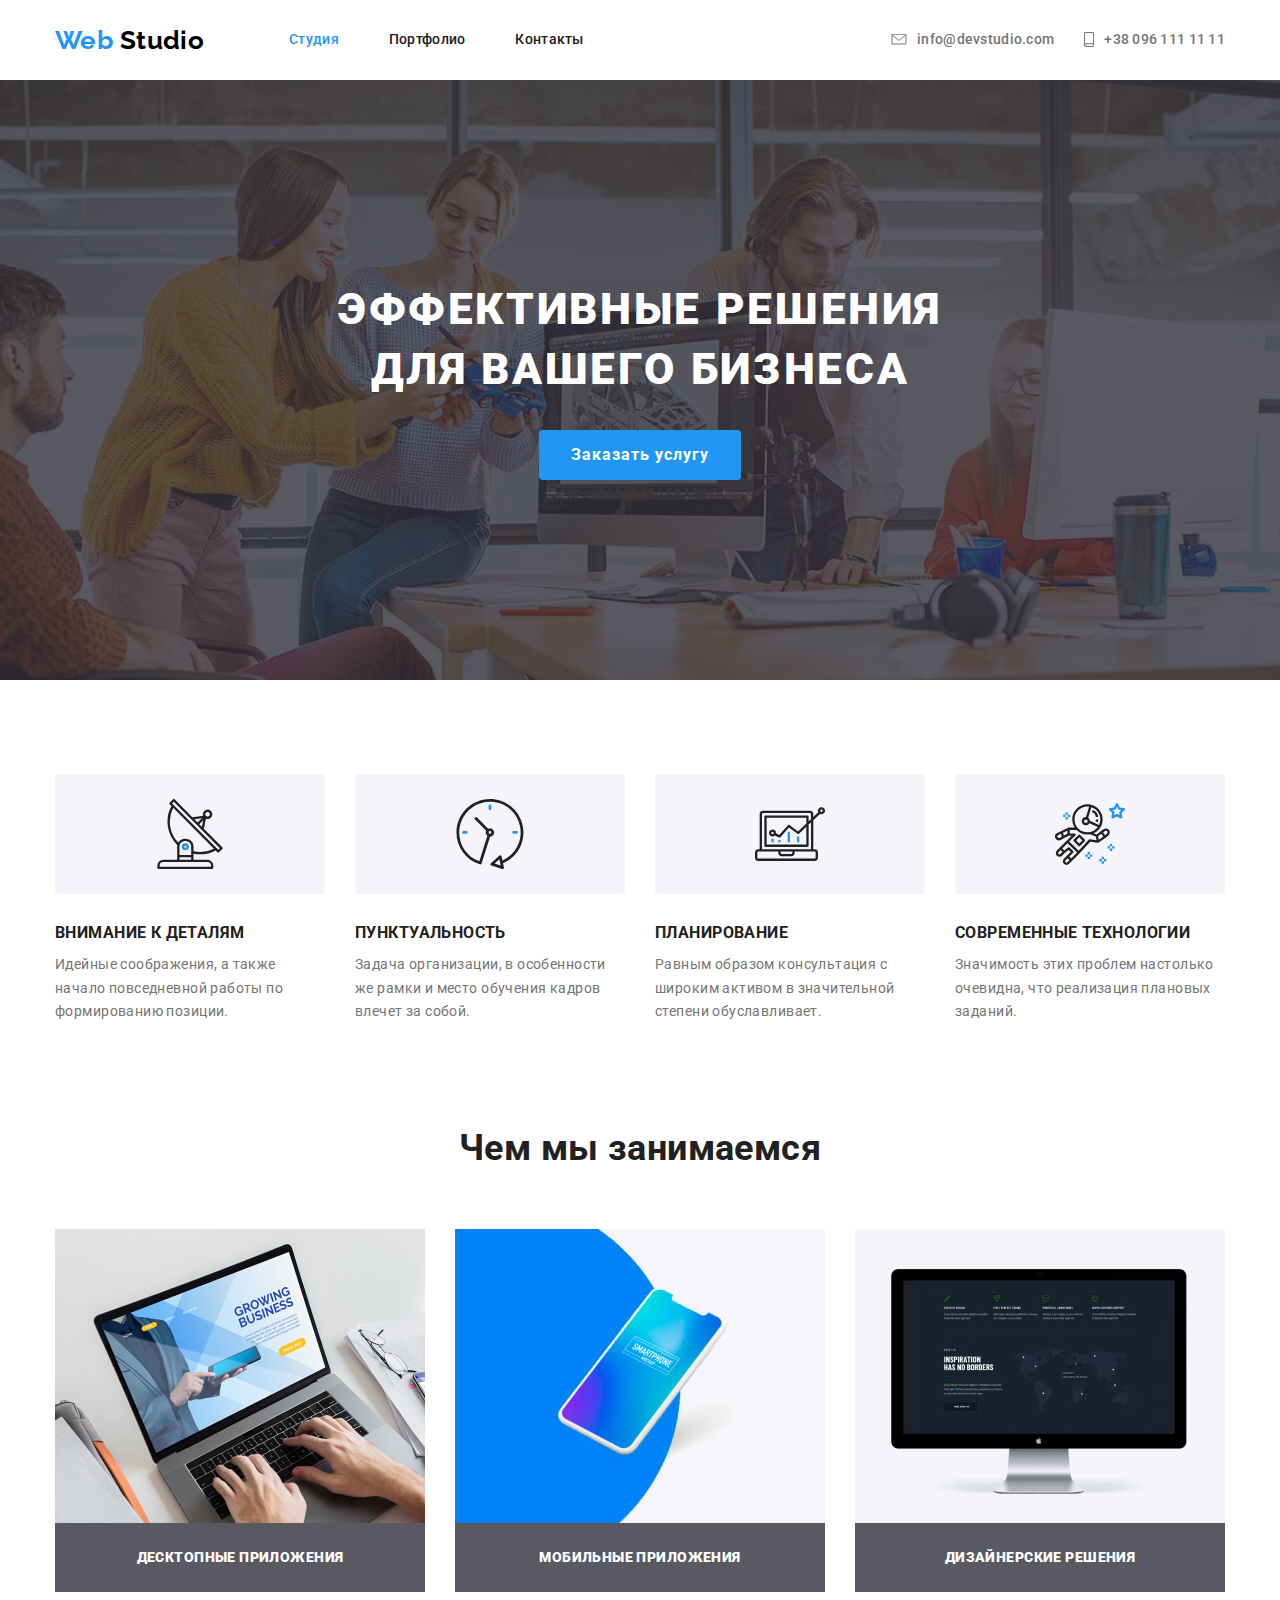
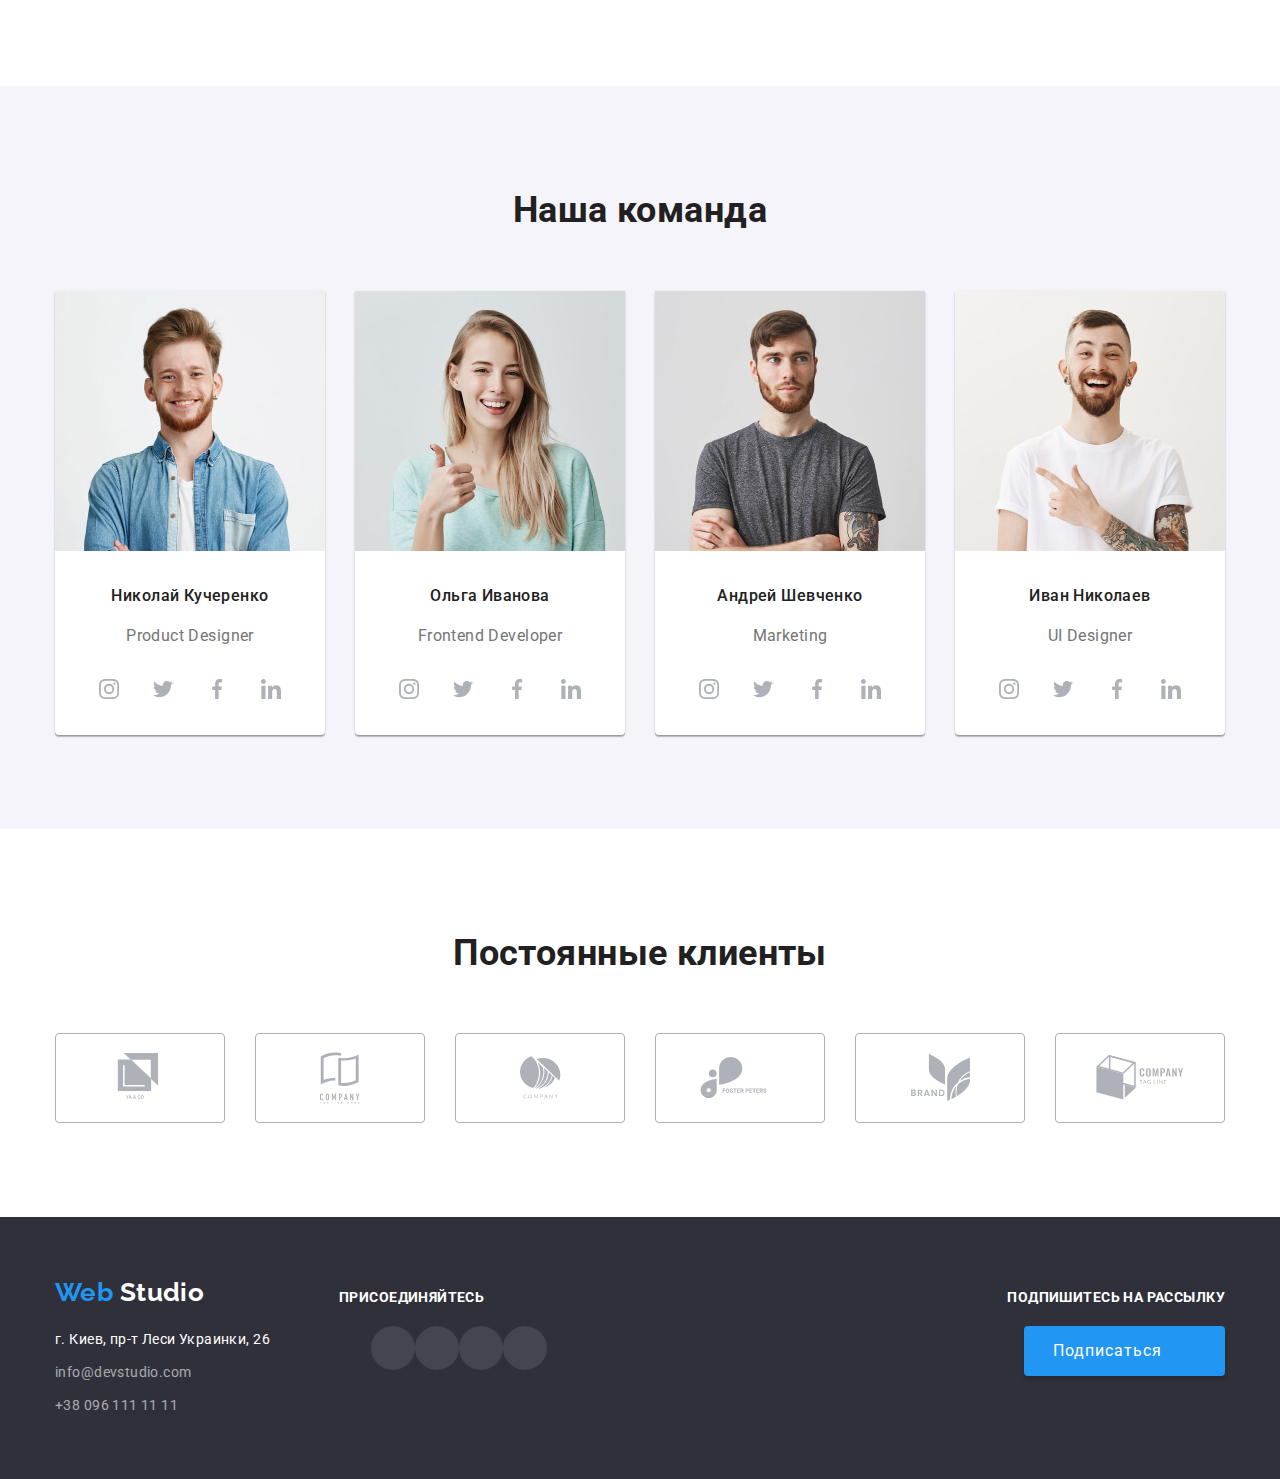
==== commit ccea94b1: "Добавляет иконки секции Our Clients, ховер и фокус на ссылки" ====
--- a/index.html
+++ b/index.html
@@ -324,47 +324,47 @@
         <div class="container">
           <h2 class="section-title">Постоянные клиенты</h2>
           <ul class="list clients-list">
-            <li class="item">
-              <a href="" class="clients-link"
-                ><img
-                  src="./images/clients/logo/logo-1.svg"
-                  alt="логотип клиента"
-              /></a>
-            </li>
-            <li class="item">
-              <a href="" class="clients-link"
-                ><img
-                  src="./images/clients/logo/logo-2.svg"
-                  alt="логотип клиента"
-              /></a>
-            </li>
-            <li class="item">
-              <a href="" class="clients-link"
-                ><img
-                  src="./images/clients/logo/logo-3.svg"
-                  alt="логотип клиента"
-              /></a>
-            </li>
-            <li class="item">
-              <a href="" class="clients-link"
-                ><img
-                  src="./images/clients/logo/logo-4.svg"
-                  alt="логотип клиента"
-              /></a>
-            </li>
-            <li class="item">
-              <a href="" class="clients-link"
-                ><img
-                  src="./images/clients/logo/logo-5.svg"
-                  alt="логотип клиента"
-              /></a>
-            </li>
-            <li class="item">
-              <a href="" class="clients-link"
-                ><img
-                  src="./images/clients/logo/logo-6.svg"
-                  alt="логотип клиента"
-              /></a>
+            <li class="clients-list-item">
+              <a href="" class="clients-list-link" aria-label="логотип клиента">
+                <svg class="clients-link-icon" width="" height="49px">
+                  <use href="./images/sprite.svg#icon-logo-1"></use>
+                </svg>
+              </a>
+            </li>
+            <li class="clients-list-item">
+              <a href="" class="clients-list-link" aria-label="логотип клиента">
+                <svg class="clients-link-icon" width="40" height="52">
+                  <use href="./images/sprite.svg#icon-logo-2"></use>
+                </svg>
+              </a>
+            </li>
+            <li class="clients-list-item">
+              <a href="" class="clients-list-link" aria-label="логотип клиента">
+                <svg class="clients-link-icon" width="41" height="43">
+                  <use href="./images/sprite.svg#icon-logo-3"></use>
+                </svg>
+              </a>
+            </li>
+            <li class="clients-list-item">
+              <a href="" class="clients-list-link" aria-label="логотип клиента">
+                <svg class="clients-link-icon" width="80" height="42">
+                  <use href="./images/sprite.svg#icon-logo-4"></use>
+                </svg>
+              </a>
+            </li>
+            <li class="clients-list-item">
+              <a href="" class="clients-list-link" aria-label="логотип клиента">
+                <svg class="clients-link-icon" width="59" height="47">
+                  <use href="./images/sprite.svg#icon-logo-5"></use>
+                </svg>
+              </a>
+            </li>
+            <li class="clients-list-item">
+              <a href="" class="clients-list-link" aria-label="логотип клиента">
+                <svg class="clients-link-icon" width="88" height="45">
+                  <use href="./images/sprite.svg#icon-logo-6"></use>
+                </svg>
+              </a>
             </li>
           </ul>
         </div>
--- a/css/style.css
+++ b/css/style.css
@@ -42,7 +42,7 @@
   --footer-background-color: #2f303a;
   --portfolio-list-hidden-color: rgba(33, 150, 243, 0.9);
   --portfolio-list-border-color: #eeeeee;
-  --our-team-social-links-basic-color: #afb1b8;
+  --links-icon-basic-color: #afb1b8;
 }
 
 /* Стили для index.html */
@@ -389,7 +389,7 @@
 .social-link-icon {
   width: 20px;
   height: 20px;
-  --color4: var(--our-team-social-links-basic-color);
+  --color4: var(--links-icon-basic-color);
 }
 
 .social-link:hover,
@@ -409,18 +409,32 @@
   align-items: center;
 }
 
-.section .clients-link {
-  display: block;
+.clients-list-link {
+  display: flex;
   width: 170px;
-}
-
-.clients-list .item:not(:last-child) {
+  height: 90px;
+  justify-content: center;
+  align-items: center;
+  border: 1px solid var(--links-icon-basic-color);
+  border-radius: 4px;
+}
+
+.clients-list-item:not(:last-child) {
   margin-right: 30px;
 }
 
-.section .clients-link:hover,
-.section .clients-link:focus {
-  background-color: var(--primary-accent-color);
+.clients-link-icon {
+  --color4: var(--links-icon-basic-color);
+}
+
+.clients-list-link:hover,
+.clients-list-link:focus {
+  border-color: var(--primary-accent-color);
+}
+
+.clients-list-link:hover .clients-link-icon,
+.clients-list-link:focus .clients-link-icon {
+  --color4: var(--primary-accent-color);
 }
 
 /* Footer */
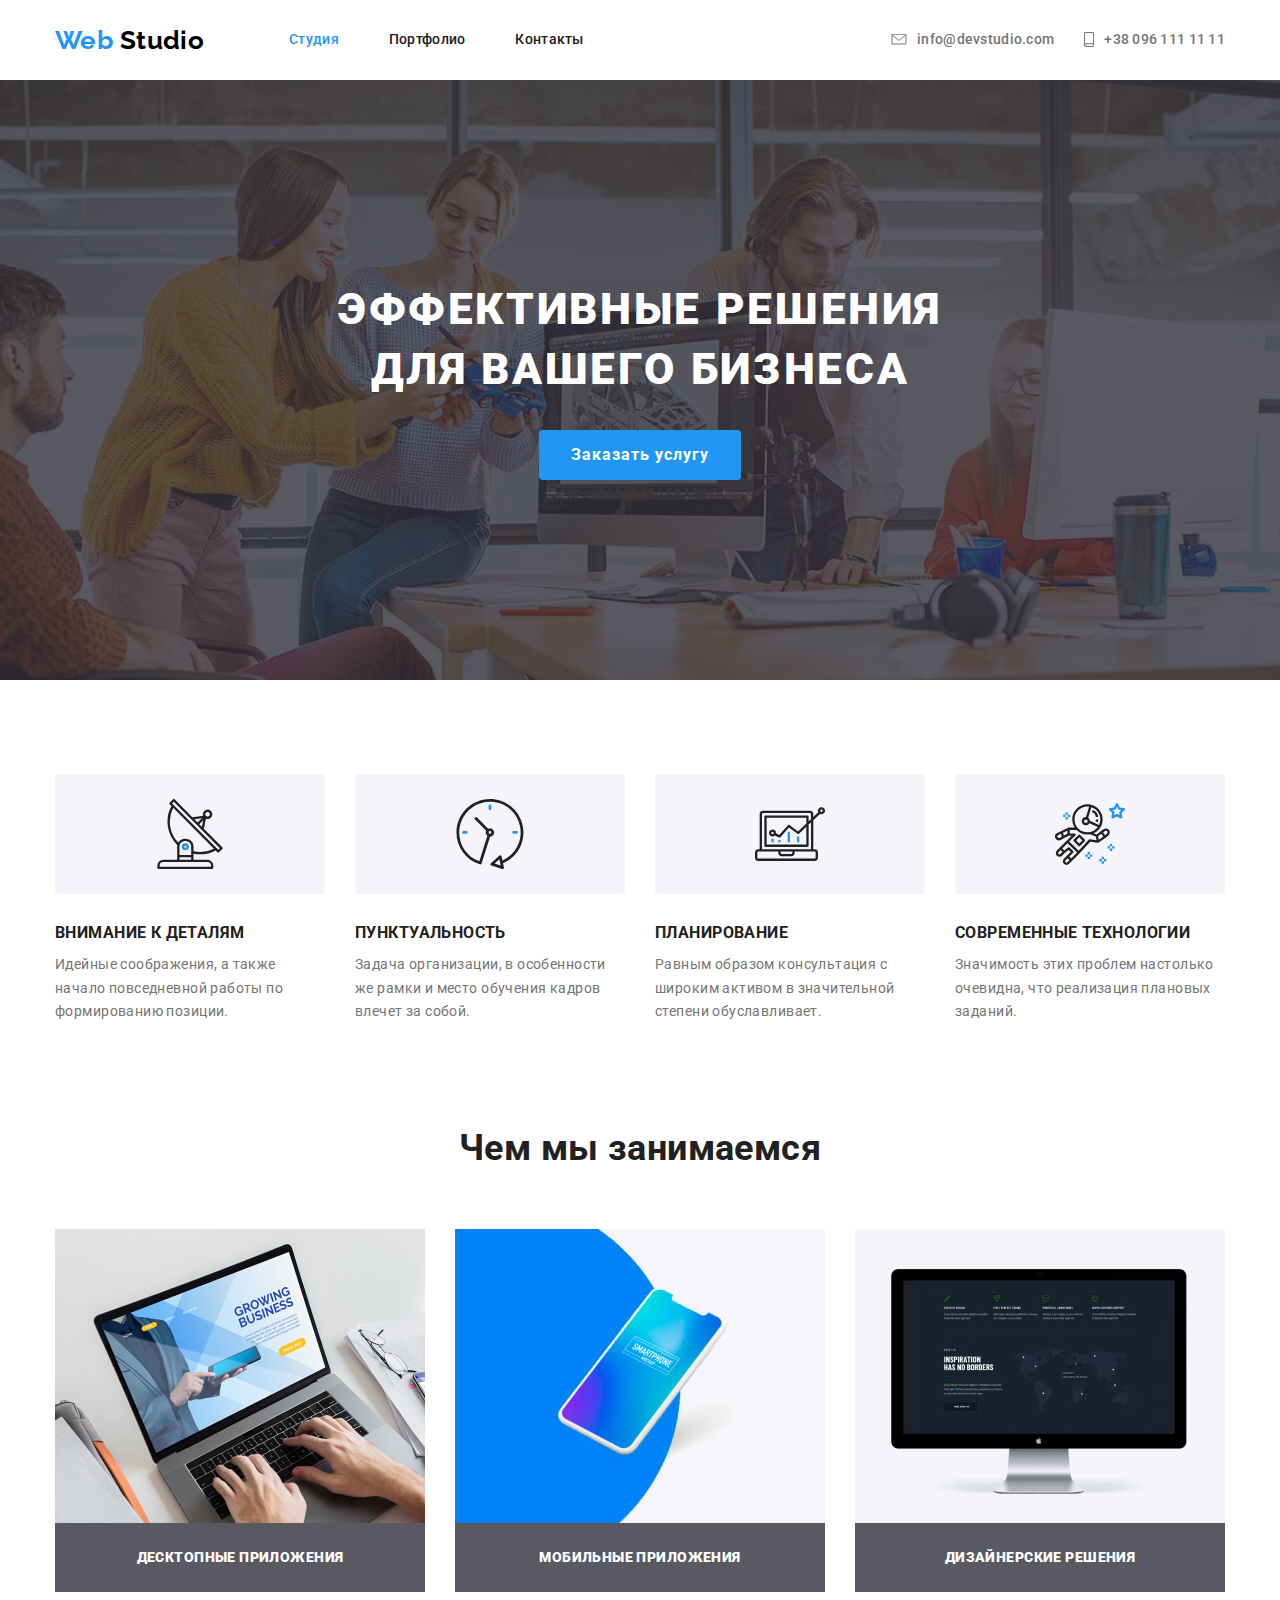
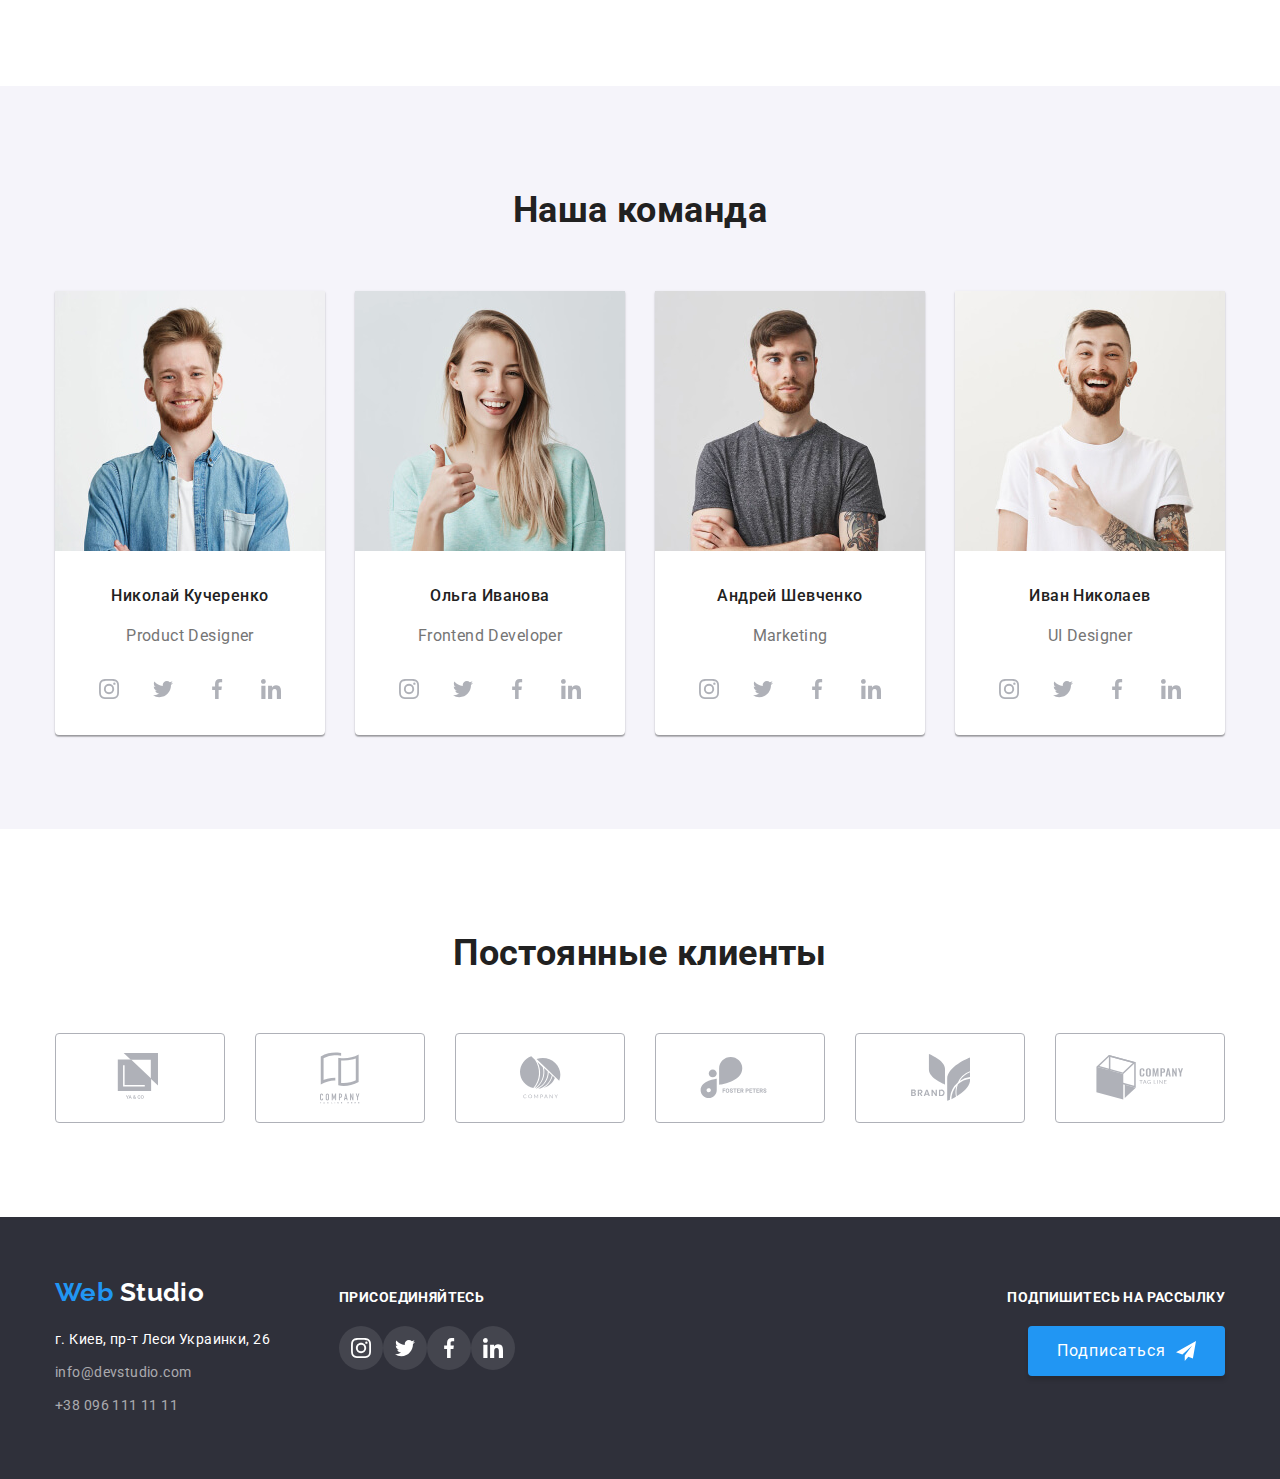
==== commit 521312bb: "Добавляет иконки соц.сетей и кнопки в footer, ховер и фокус" ====
--- a/index.html
+++ b/index.html
@@ -408,6 +408,9 @@
                   href=""
                   class="social-link link-instagram"
                   aria-label="иконка инстаграма"
+                >
+                  <svg class="social-link-icon">
+                    <use href="./images/sprite.svg#icon-instagram"></use></svg
                 ></a>
               </li>
               <li>
@@ -415,6 +418,9 @@
                   href=""
                   class="social-link link-twitter"
                   aria-label="иконка твиттера"
+                >
+                  <svg class="social-link-icon">
+                    <use href="./images/sprite.svg#icon-twitter"></use></svg
                 ></a>
               </li>
               <li>
@@ -422,6 +428,9 @@
                   href=""
                   class="social-link link-facebook"
                   aria-label="иконка фейсбука"
+                >
+                  <svg class="social-link-icon">
+                    <use href="./images/sprite.svg#icon-facebook"></use></svg
                 ></a>
               </li>
               <li>
@@ -429,13 +438,21 @@
                   href=""
                   class="social-link link-linkedin"
                   aria-label="иконка линкедина"
+                >
+                  <svg class="social-link-icon">
+                    <use href="./images/sprite.svg#icon-linkedin"></use></svg
                 ></a>
               </li>
             </ul>
           </div>
           <div class="subscribe-container">
             <b class="text">Подпишитесь на рассылку</b>
-            <button class="subscribe-button" type="button">Подписаться</button>
+            <button class="subscribe-button" type="button">
+              Подписаться
+              <svg class="social-link-icon telegram">
+                <use href="./images/sprite.svg#icon-telegram"></use>
+              </svg>
+            </button>
           </div>
         </div>
       </div>
--- a/css/style.css
+++ b/css/style.css
@@ -370,7 +370,7 @@
   text-align: center;
 }
 
-.social-link-list {
+.our-team .social-link-list {
   display: flex;
   justify-content: space-between;
   margin-right: 32px;
@@ -500,34 +500,25 @@
   text-transform: uppercase;
 }
 
-.footer .social-link {
-  display: inline-block;
+.footer .social-link-list {
+  display: flex;
   width: 44px;
   height: 44px;
   border-radius: 50%;
-  background-size: 20px 20px;
-  background-repeat: no-repeat;
-  background-position: center;
+}
+
+.footer .social-link {
+  display: inline-flex;
+  align-items: center;
+  justify-content: center;
+  width: 44px;
+  height: 44px;
+  border-radius: 50%;
   background-color: var(--footer-social-links-background-color);
-  color: var(--white-color);
-}
-
-/* задать svg белый цыет в fill */
-
-.footer .link-instagram {
-  background-image: url(../images/our-team/social/instagram.svg);
-}
-
-.footer .link-twitter {
-  background-image: url(../images/our-team/social/twitter.svg);
-}
-
-.footer .link-facebook {
-  background-image: url(../images/our-team/social/facebook.svg);
-}
-
-.footer .link-linkedin {
-  background-image: url(../images/our-team/social/linkedin.svg);
+}
+
+.footer .social-link-icon {
+  --color4: var(--white-color);
 }
 
 .footer .social-link:hover,
@@ -537,6 +528,8 @@
 
 .footer .subscribe-button {
   display: flex;
+  align-items: center;
+  justify-content: center;
   margin-left: auto;
   padding: 10px 29px;
   background: var(--primary-accent-color);
@@ -553,15 +546,8 @@
   cursor: pointer;
 }
 
-.subscribe-button::after {
-  content: "";
-  display: inline-block;
-  width: 24px;
-  height: 24px;
+.footer .telegram {
   margin-left: 10px;
-  background-image: url(../images/our-team/social/telegram.svg);
-  background-size: contain;
-  align-items: center;
 }
 
 .subscribe-button:hover,
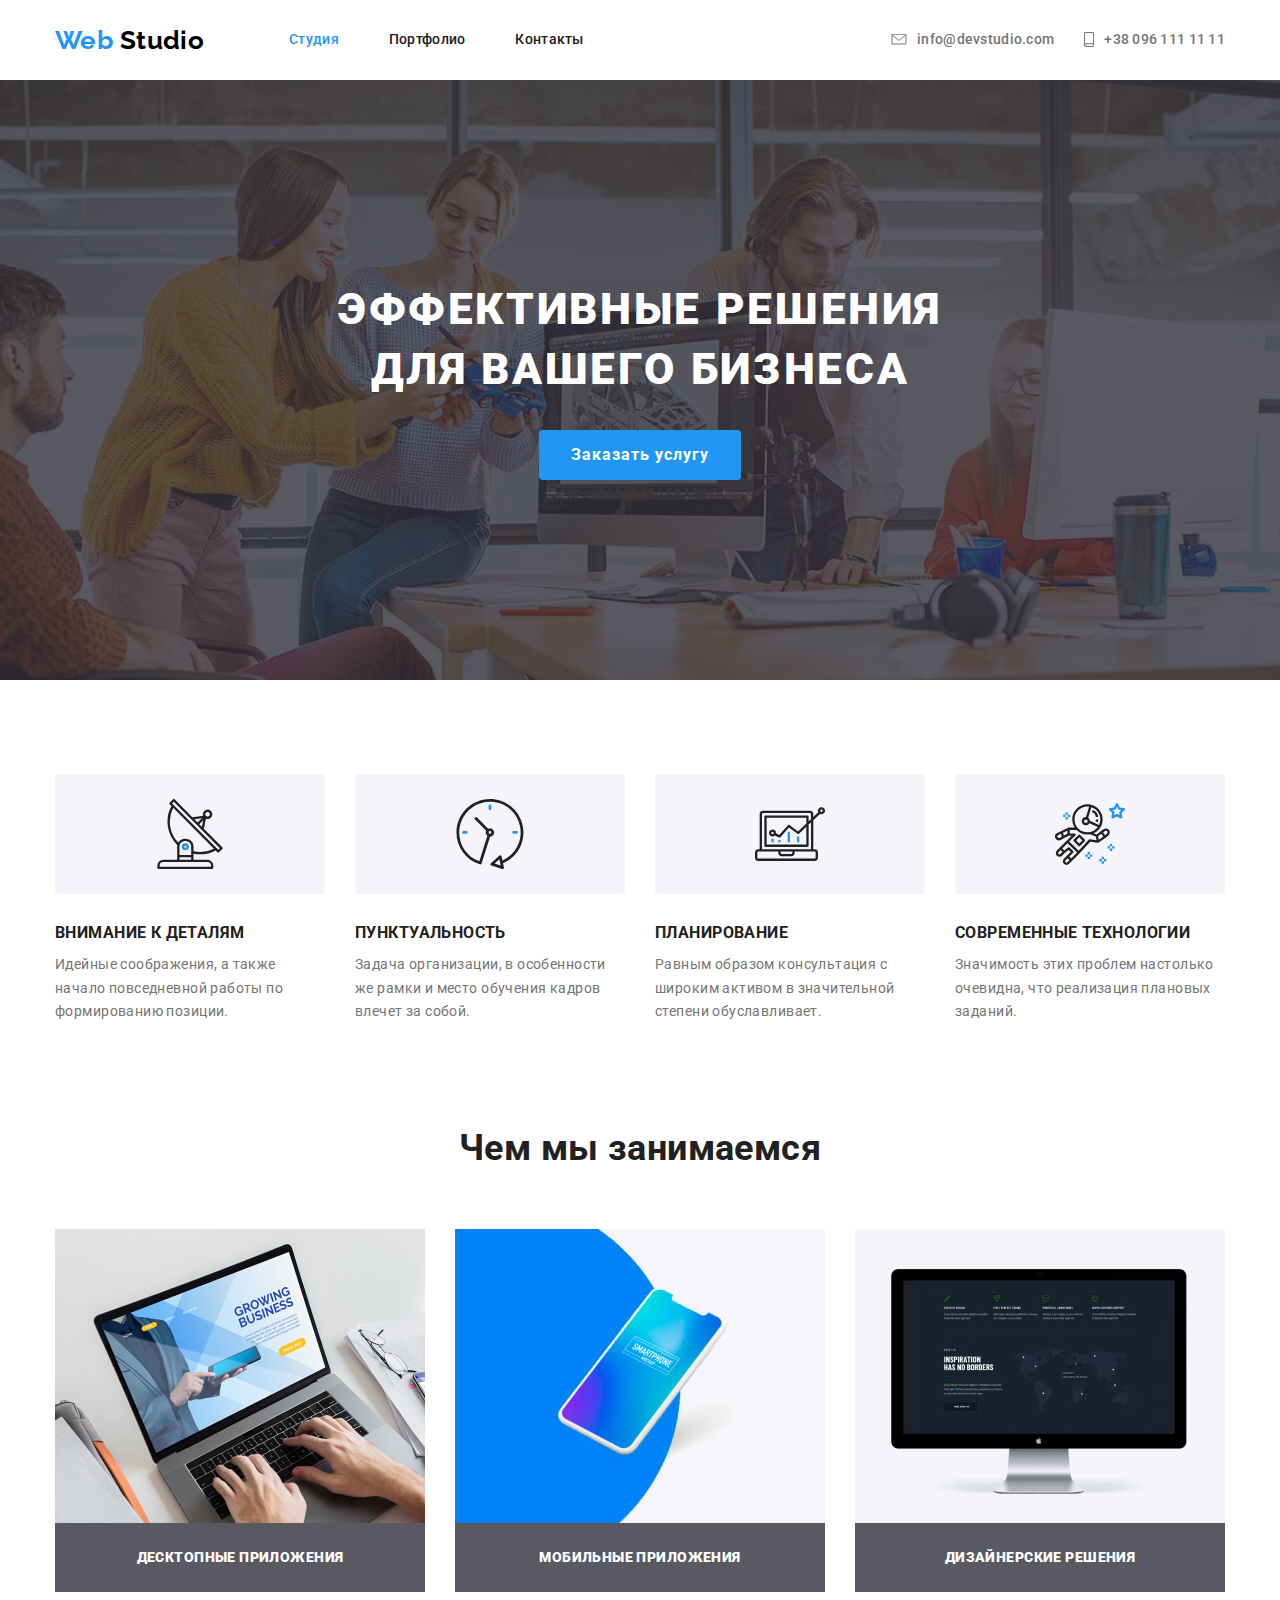
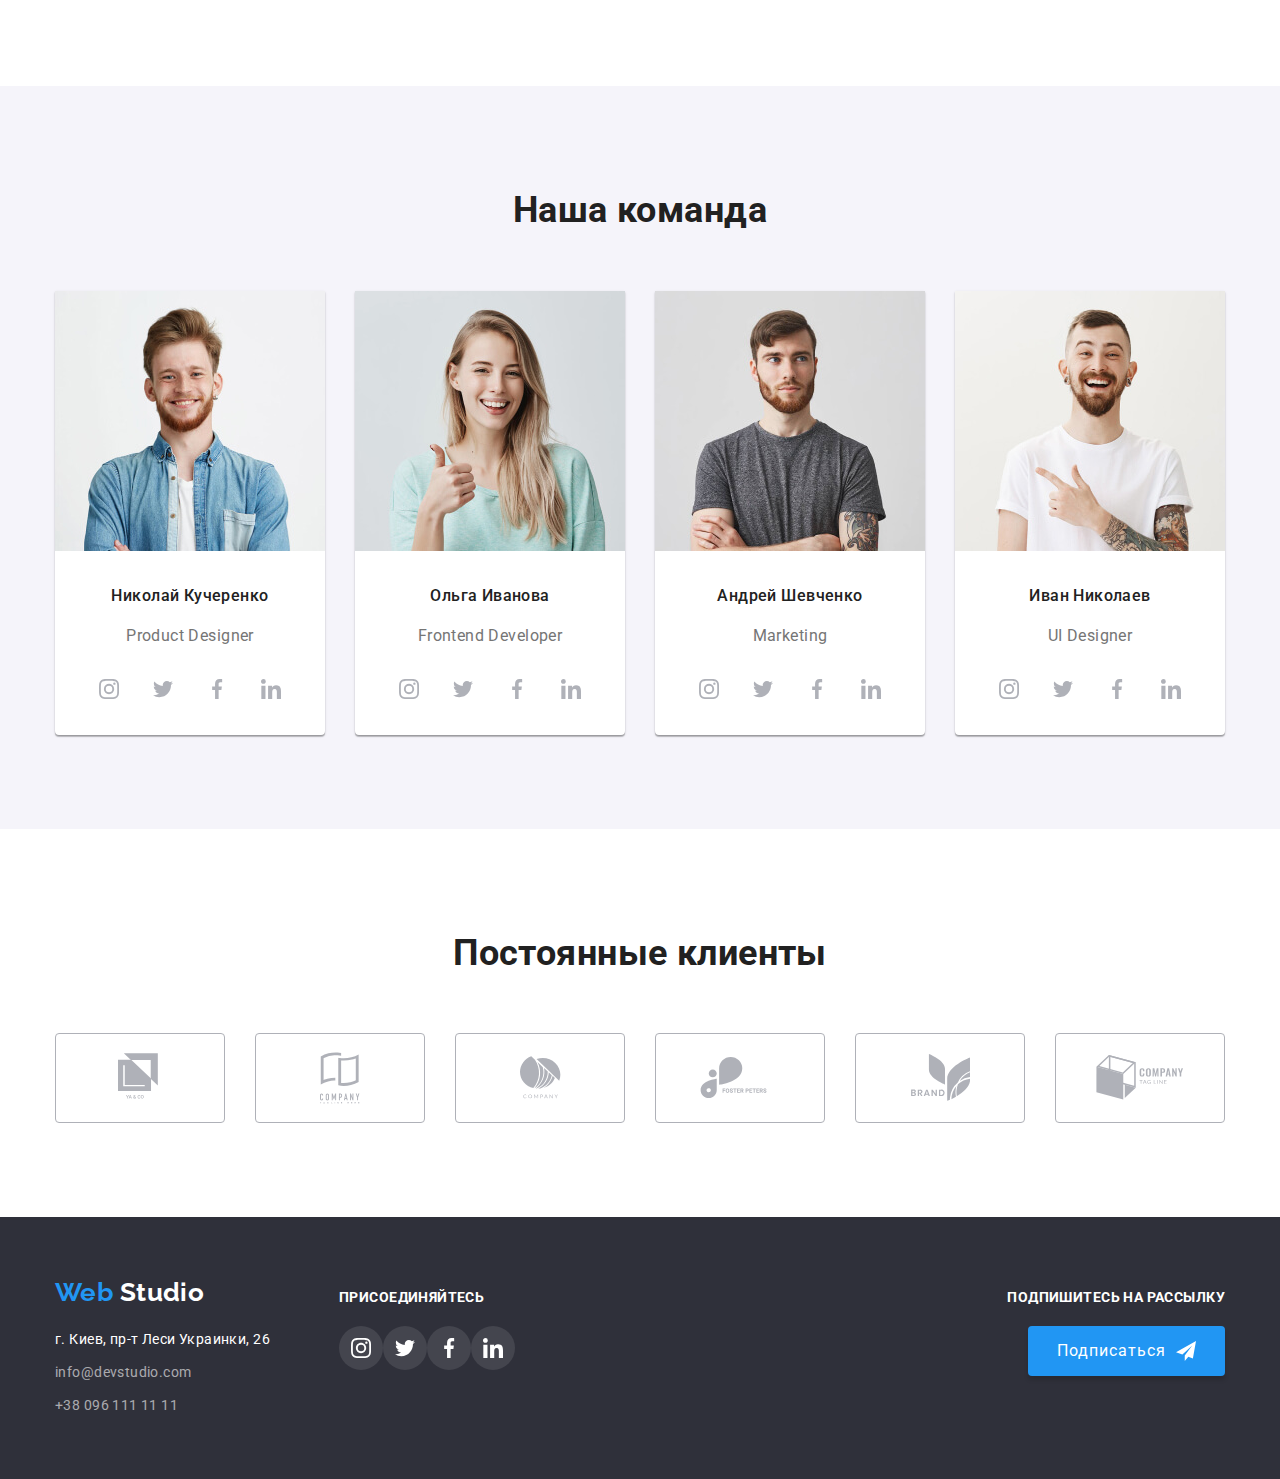
==== commit 07491fc3: "Добавляет иконки на страницу Портфолио" ====
--- a/index.html
+++ b/index.html
@@ -36,7 +36,7 @@
           <li class="auth-nav-item">
             <address>
               <a href="mailto:info@devstudio.com" class="link">
-                <svg class="auth-nav-link-icon" width="16px" height="11.2px">
+                <svg class="auth-nav-link-icon" width="16" height="11.2">
                   <use href="./images/sprite.svg#icon-envelope"></use>
                 </svg>
                 info@devstudio.com</a
@@ -46,7 +46,7 @@
           <li class="auth-nav-item">
             <address>
               <a href="tel:+380961111111" class="link">
-                <svg class="auth-nav-link-icon" width="10px" height="15px">
+                <svg class="auth-nav-link-icon" width="10" height="15">
                   <use href="./images/sprite.svg#icon-smartphone"></use>
                 </svg>
                 +38 096 111 11 11</a
@@ -326,7 +326,7 @@
           <ul class="list clients-list">
             <li class="clients-list-item">
               <a href="" class="clients-list-link" aria-label="логотип клиента">
-                <svg class="clients-link-icon" width="" height="49px">
+                <svg class="clients-link-icon" width="44" height="49">
                   <use href="./images/sprite.svg#icon-logo-1"></use>
                 </svg>
               </a>
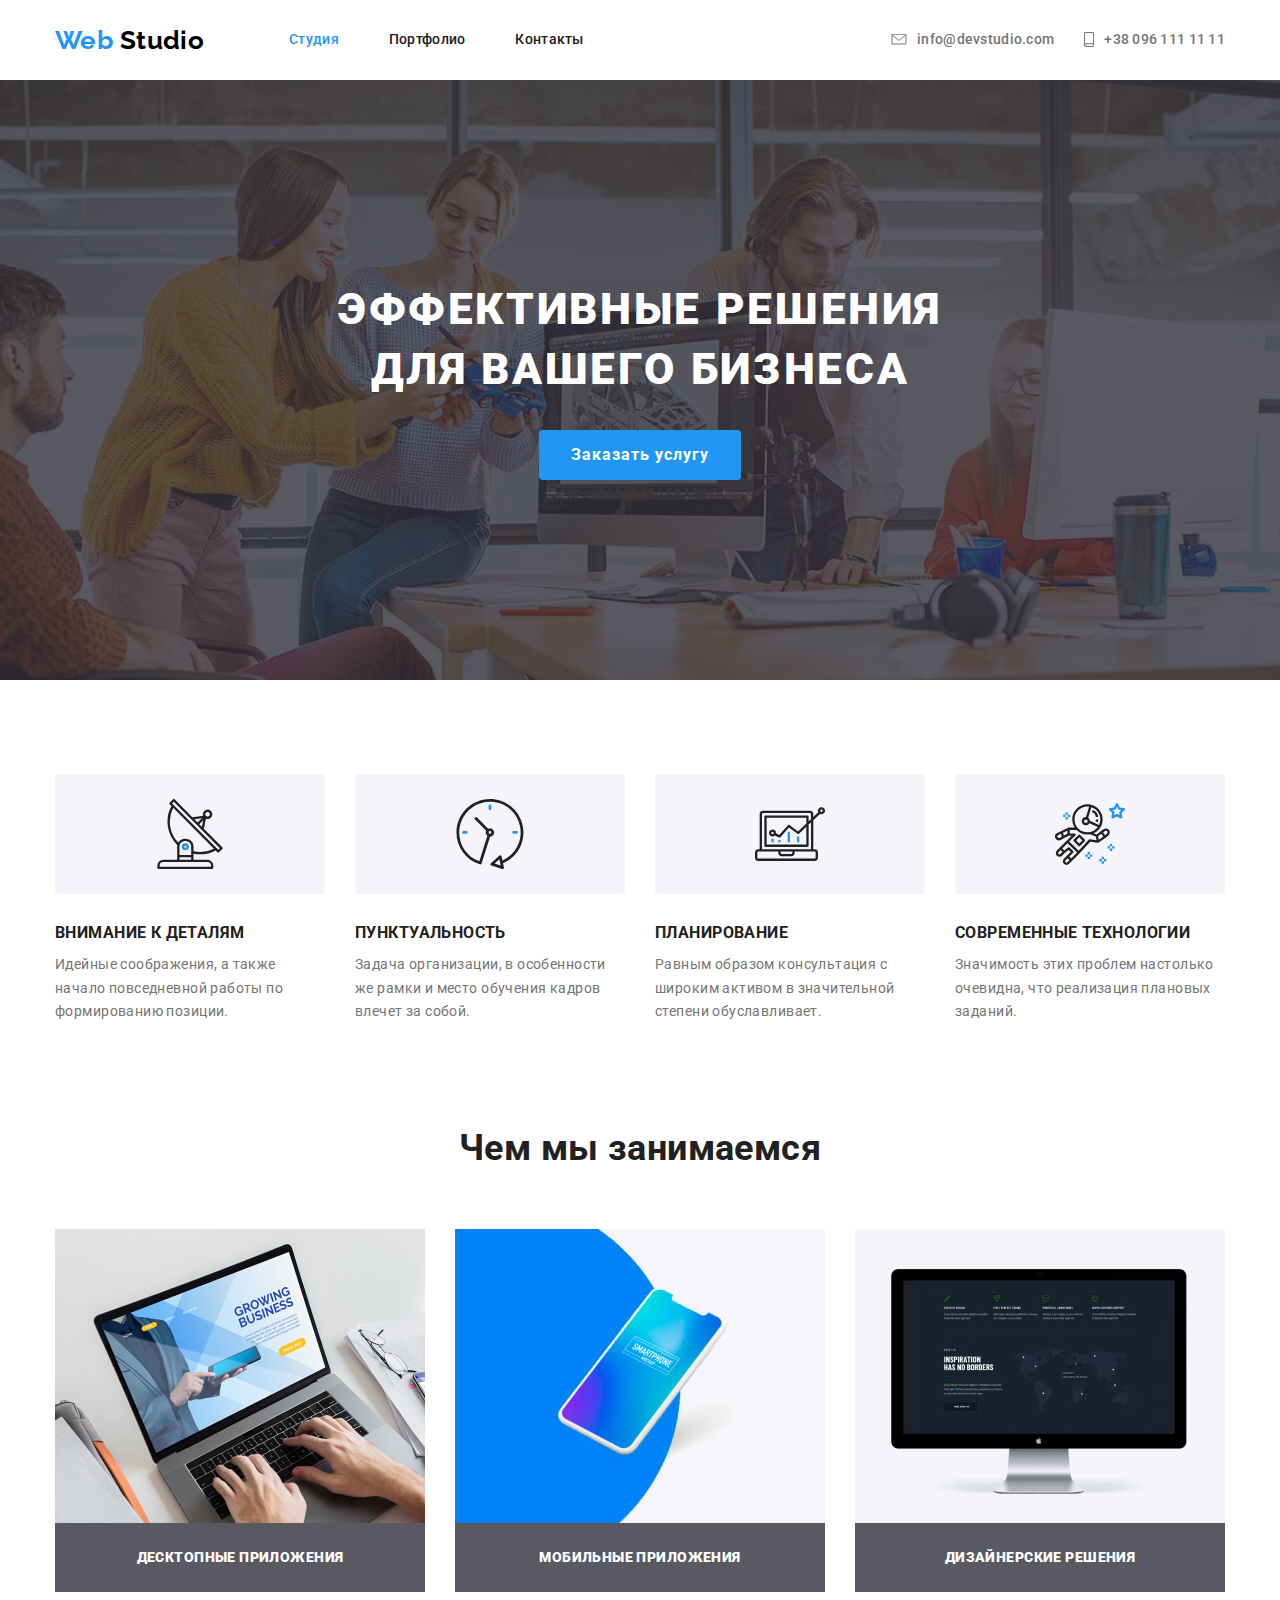
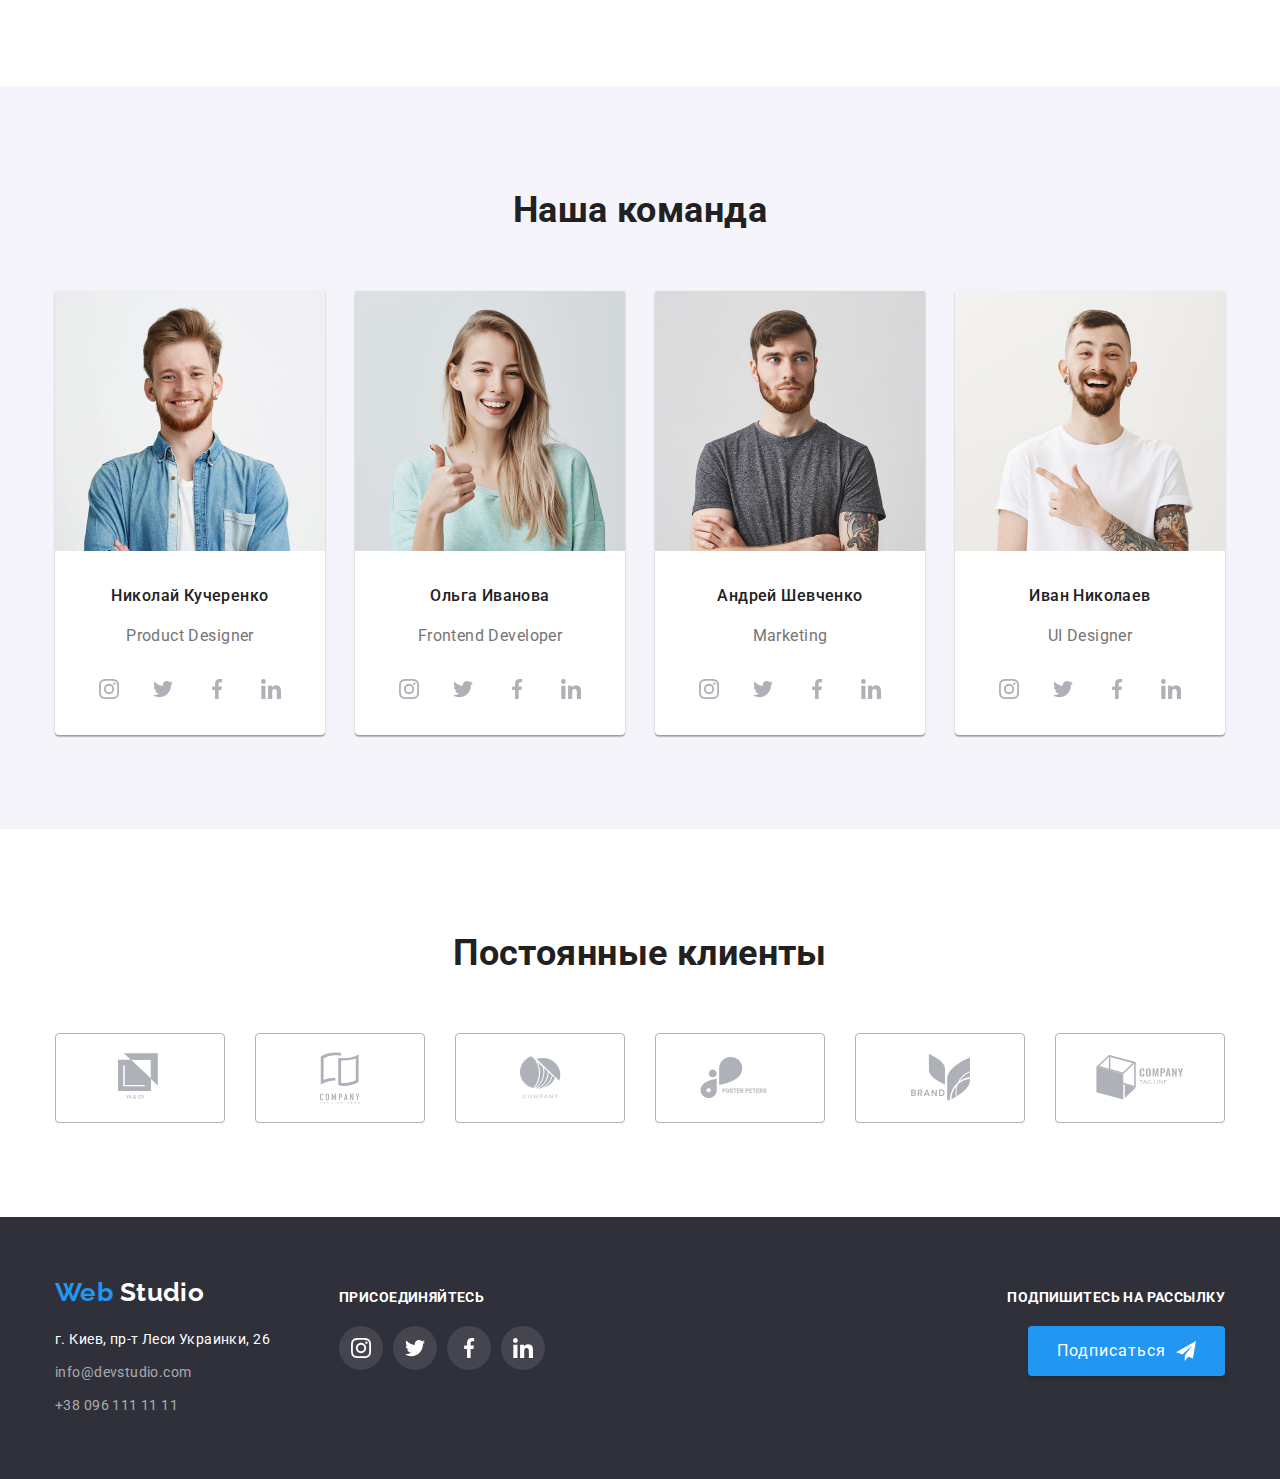
==== commit e2dda177: "Добавляет нижнюю границу в header и margin в ссылки соцсетей footer" ====
--- a/index.html
+++ b/index.html
@@ -403,42 +403,26 @@
           <div class="social-links-container">
             <b class="text">присоединяйтесь</b>
             <ul class="list social-link-list">
-              <li>
-                <a
-                  href=""
-                  class="social-link link-instagram"
-                  aria-label="иконка инстаграма"
-                >
+              <li class="social-link-item">
+                <a href="" class="social-link" aria-label="иконка инстаграма">
                   <svg class="social-link-icon">
                     <use href="./images/sprite.svg#icon-instagram"></use></svg
                 ></a>
               </li>
-              <li>
-                <a
-                  href=""
-                  class="social-link link-twitter"
-                  aria-label="иконка твиттера"
-                >
+              <li class="social-link-item">
+                <a href="" class="social-link" aria-label="иконка твиттера">
                   <svg class="social-link-icon">
                     <use href="./images/sprite.svg#icon-twitter"></use></svg
                 ></a>
               </li>
-              <li>
-                <a
-                  href=""
-                  class="social-link link-facebook"
-                  aria-label="иконка фейсбука"
-                >
+              <li class="social-link-item">
+                <a href="" class="social-link" aria-label="иконка фейсбука">
                   <svg class="social-link-icon">
                     <use href="./images/sprite.svg#icon-facebook"></use></svg
                 ></a>
               </li>
-              <li>
-                <a
-                  href=""
-                  class="social-link link-linkedin"
-                  aria-label="иконка линкедина"
-                >
+              <li class="social-link-item">
+                <a href="" class="social-link" aria-label="иконка линкедина">
                   <svg class="social-link-icon">
                     <use href="./images/sprite.svg#icon-linkedin"></use></svg
                 ></a>
--- a/css/style.css
+++ b/css/style.css
@@ -13,6 +13,7 @@
 /* цвет фона в футере #2F303A */
 /* цвет рамки списка портфолио #EEEEEE */
 /* цвет иконок соцсетей в каточках our team #AFB1B8 */
+/* цвет нижней границы header #ececec */
 
 /* шрифты
 лого font-family: Raleway; font-weight: bold
@@ -43,6 +44,7 @@
   --portfolio-list-hidden-color: rgba(33, 150, 243, 0.9);
   --portfolio-list-border-color: #eeeeee;
   --links-icon-basic-color: #afb1b8;
+  --header-border-color: #ececec;
 }
 
 /* Стили для index.html */
@@ -82,6 +84,10 @@
 }
 
 /* Header section */
+.header {
+  border-bottom: 1px solid var(--header-border-color);
+}
+
 .page-header {
   display: flex;
   align-items: center;
@@ -163,13 +169,12 @@
 
 .auth-nav-link-icon {
   margin-right: 10px;
-
-  --color3: var(--primary-text-color);
+  fill: var(--primary-text-color);
 }
 
 .authorization-nav .link:hover .auth-nav-link-icon,
 .authorization-nav .link:focus .auth-nav-link-icon {
-  --color3: var(--primary-accent-color);
+  fill: var(--primary-accent-color);
 }
 
 /* Hero section */
@@ -389,7 +394,8 @@
 .social-link-icon {
   width: 20px;
   height: 20px;
-  --color4: var(--links-icon-basic-color);
+
+  fill: var(--links-icon-basic-color);
 }
 
 .social-link:hover,
@@ -399,7 +405,7 @@
 
 .social-link:hover .social-link-icon,
 .social-link:focus .social-link-icon {
-  --color4: var(--white-color);
+  fill: var(--white-color);
 }
 
 /* Clients section */
@@ -424,7 +430,7 @@
 }
 
 .clients-link-icon {
-  --color4: var(--links-icon-basic-color);
+  fill: var(--links-icon-basic-color);
 }
 
 .clients-list-link:hover,
@@ -434,7 +440,7 @@
 
 .clients-list-link:hover .clients-link-icon,
 .clients-list-link:focus .clients-link-icon {
-  --color4: var(--primary-accent-color);
+  fill: var(--primary-accent-color);
 }
 
 /* Footer */
@@ -502,23 +508,18 @@
 
 .footer .social-link-list {
   display: flex;
-  width: 44px;
-  height: 44px;
-  border-radius: 50%;
+}
+
+.footer .social-link-item:not(:last-child) {
+  margin-right: 10px;
 }
 
 .footer .social-link {
-  display: inline-flex;
-  align-items: center;
-  justify-content: center;
-  width: 44px;
-  height: 44px;
-  border-radius: 50%;
   background-color: var(--footer-social-links-background-color);
 }
 
 .footer .social-link-icon {
-  --color4: var(--white-color);
+  fill: var(--white-color);
 }
 
 .footer .social-link:hover,
